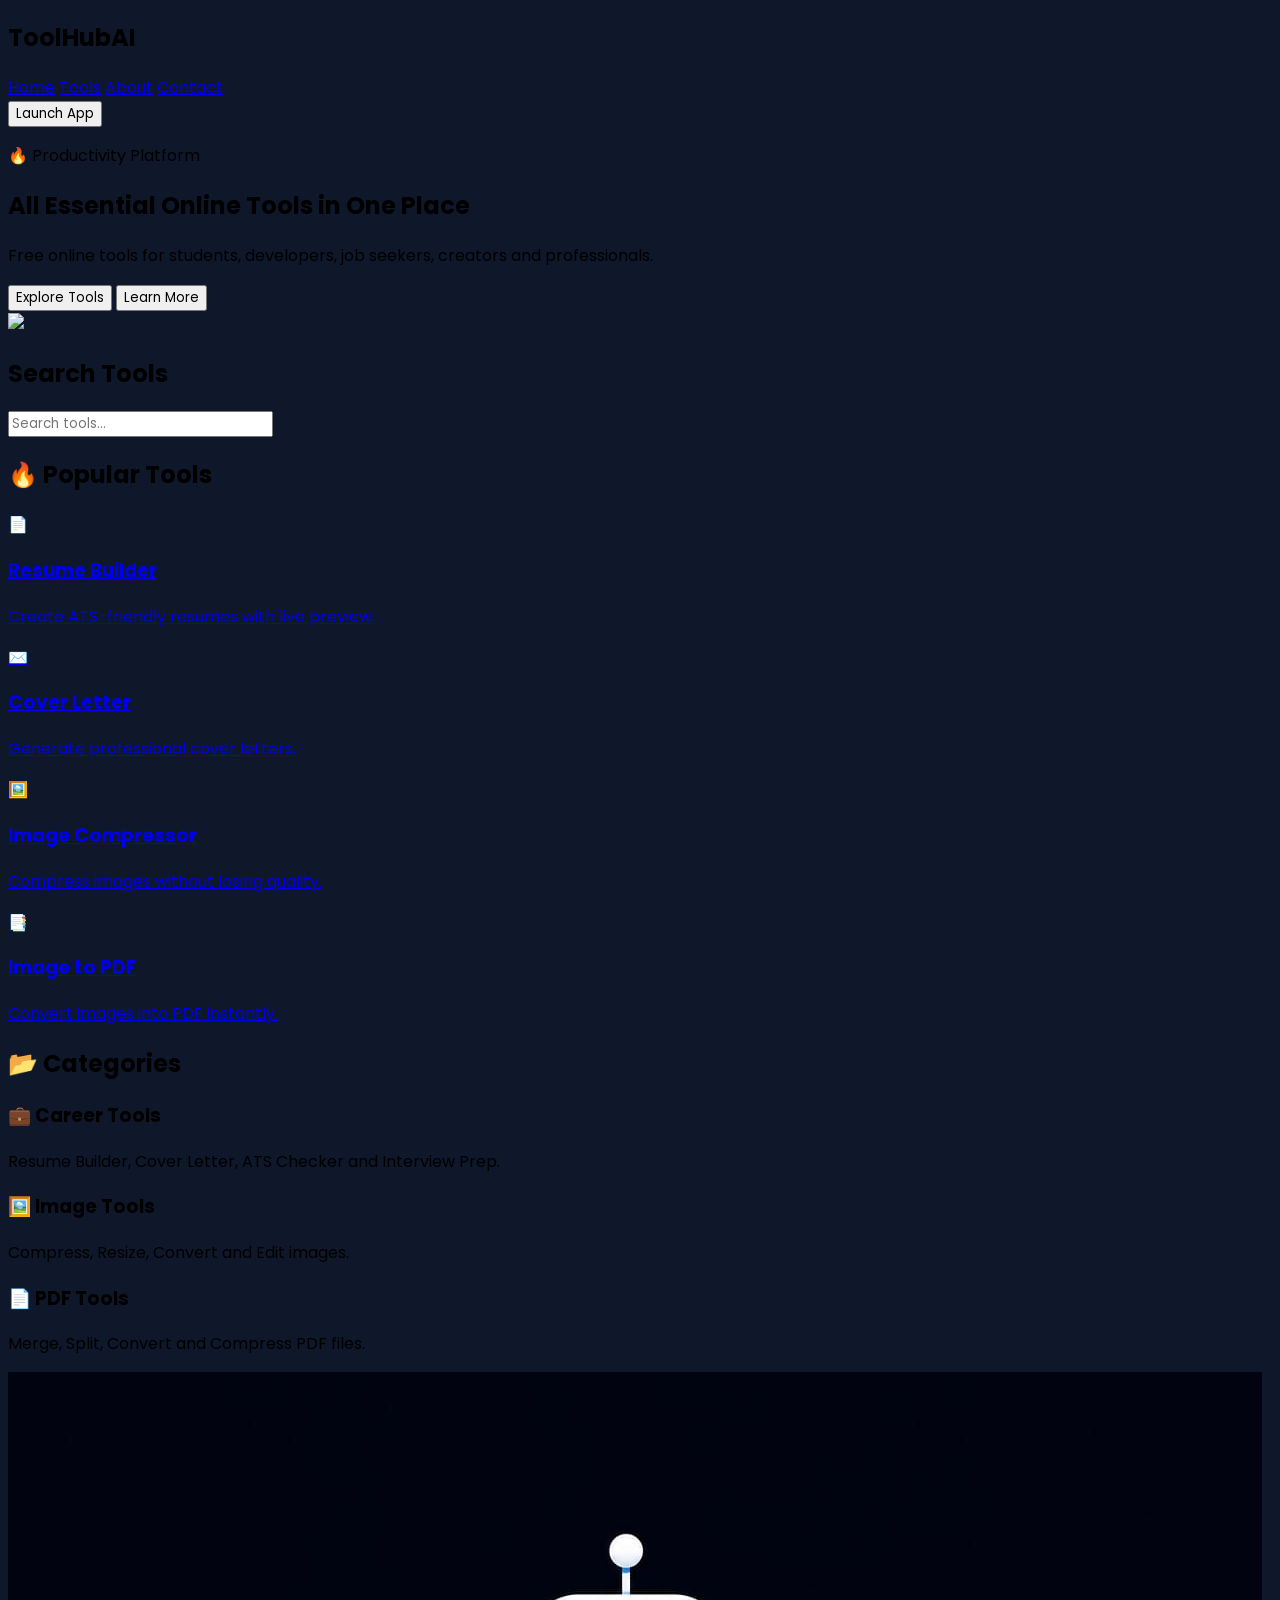
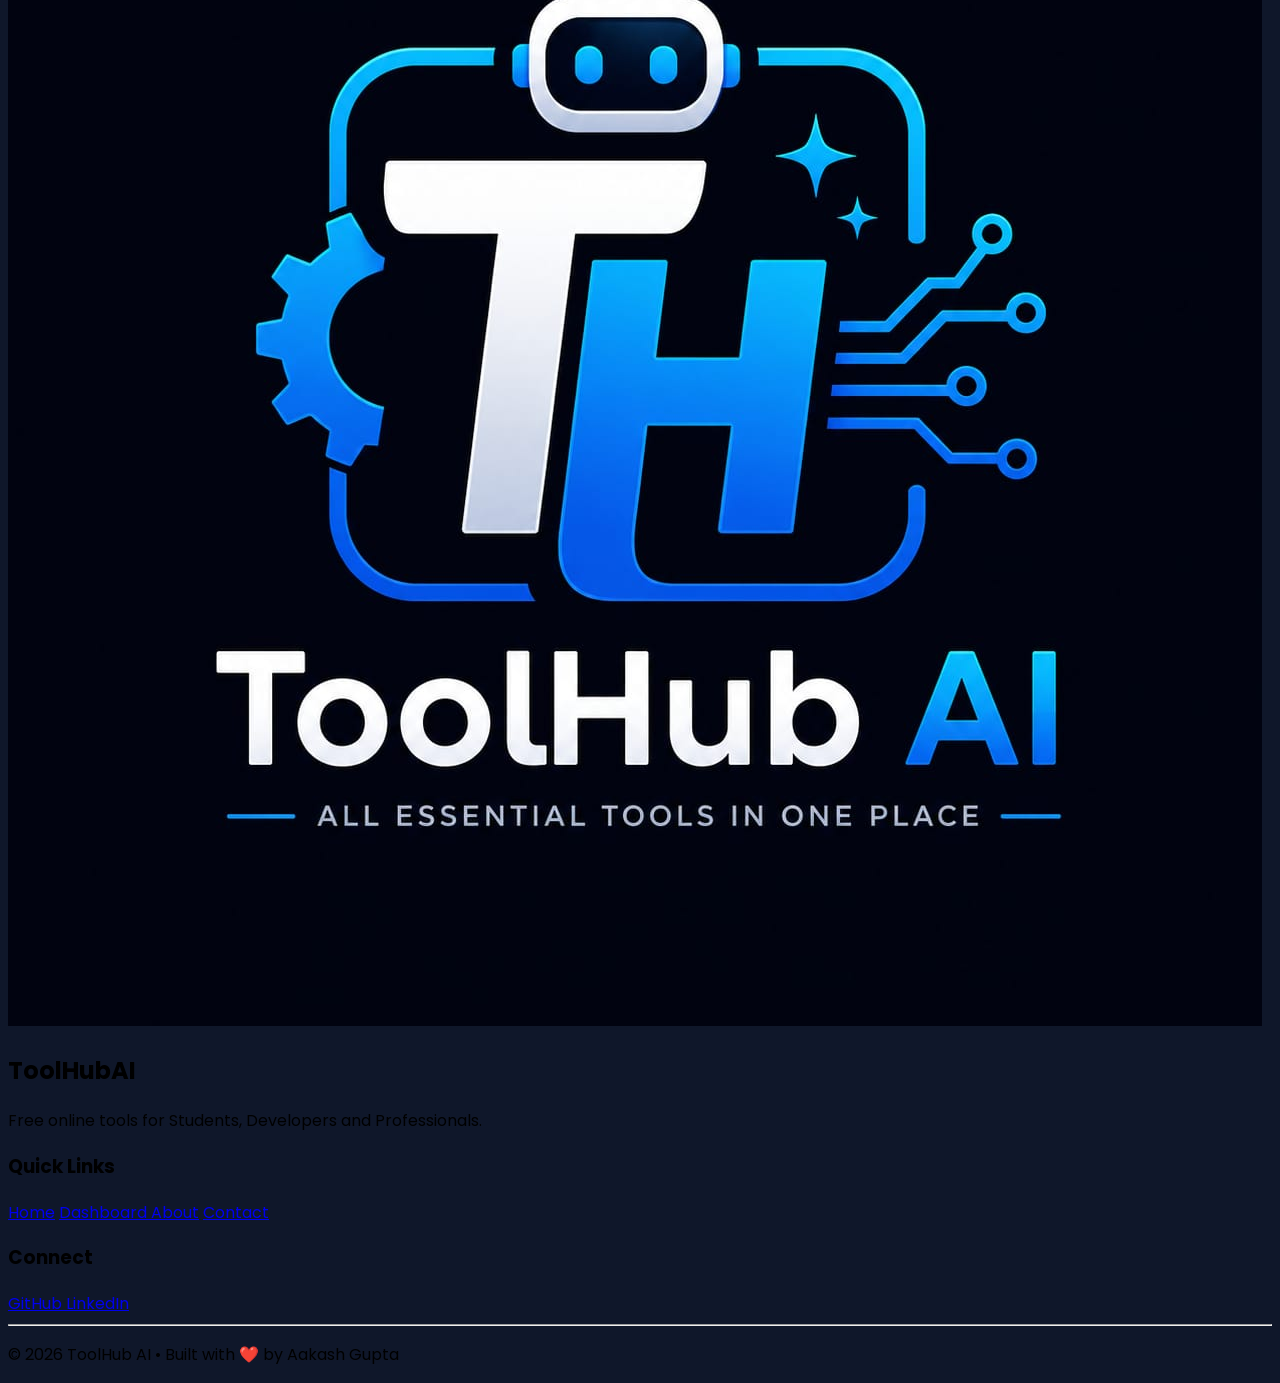
==== index.html @ 0e3d633b "Added SEO, robots.txt and sitemap" ====
<!DOCTYPE html>
<html lang="en">

<head>
    <meta charset="UTF-8">
    <meta name="viewport" content="width=device-width, initial-scale=1.0">

    <title>ToolHub AI - Free Online Tools for Students & Developers</title>
    <meta name="description"
        content="ToolHub AI provides free online tools like Resume Builder, Password Generator, Calculator and more for students, developers and professionals.">
    <link rel="icon" type="image/png" href="assets/logo.png">

    <meta name="keywords"
        content="ToolHub AI, Resume Builder, Password Generator, Image Compressor, Cover Letter Generator, Free Online Tools">

    <meta name="author" content="Aakash Gupta">

    <meta name="robots" content="index, follow">

    <meta property="og:title" content="ToolHub AI - Free Online Tools">

    <meta property="og:description" content="Free online tools for students, developers and professionals.">

    <meta property="og:image" content="https://tool-hub-ai.vercel.app/assets/logo.png">

    <meta property="og:url" content="https://tool-hub-ai.vercel.app/">

    <meta property="og:type" content="website">

    <script src="https://cdn.tailwindcss.com"></script>

    <link rel="preconnect" href="https://fonts.googleapis.com">
    <link rel="preconnect" href="https://fonts.gstatic.com" crossorigin>

    <link href="https://fonts.googleapis.com/css2?family=Poppins:wght@300;400;500;600;700&display=swap"
        rel="stylesheet">

    <link rel="stylesheet" href="https://cdnjs.cloudflare.com/ajax/libs/font-awesome/6.6.0/css/all.min.css">

    <style>
        * {
            font-family: 'Poppins', sans-serif;
            scroll-behavior: smooth;
        }

        body {
            background: #0f172a;
        }
    </style>
</head>

<body class="text-white">

    <!-- ================= NAVBAR ================= -->

    <nav class="fixed top-0 left-0 w-full bg-slate-900/80 backdrop-blur-lg border-b border-slate-700 z-50">
        <div class="max-w-7xl mx-auto flex justify-between items-center px-6 py-4">
            <h1 class="text-2xl font-bold text-blue-500">
                ToolHub<span class="text-white">AI</span>
            </h1>

            <div class="hidden md:flex gap-8">
                <a href="#" class="hover:text-blue-400">Home</a>
                <a href="dashboard.html" class="hover:text-blue-400">Tools</a>
                <a href="#">About</a>
                <a href="#">Contact</a>
            </div>

            <a href="dashboard.html">
                <button class="bg-blue-600 hover:bg-blue-700 px-5 py-2 rounded-xl">
                    Launch App
                </button>
            </a>
        </div>
    </nav>

    <!-- ================= HERO ================= -->

    <section class="pt-40 pb-24">
        <div class="max-w-7xl mx-auto px-6">
            <div class="grid md:grid-cols-2 gap-16 items-center">

                <!-- LEFT -->

                <div>
                    <p class="text-blue-400 font-semibold">
                        🔥 Productivity Platform
                    </p>

                    <h1 class="text-5xl font-bold mt-4 leading-tight">
                        All Essential Online Tools
                        in
                        <span class="text-blue-500">
                            One Place
                        </span>
                    </h1>

                    <p class="text-gray-400 mt-8 text-lg leading-8">
                        Free online tools for students,
                        developers,
                        job seekers,
                        creators
                        and professionals.
                    </p>

                    <div class="flex gap-5 mt-10">
                        <a href="dashboard.html">
                            <button class="bg-blue-600 hover:bg-blue-700 px-7 py-3 rounded-xl text-lg">
                                Explore Tools
                            </button>
                        </a>

                        <a href="#popular-tools">
                            <button
                                class="border border-slate-600 hover:border-blue-500 hover:text-blue-400 px-7 py-3 rounded-xl">
                                Learn More
                            </button>
                        </a>
                    </div>
                </div>

                <!-- RIGHT -->

                <div>
                    <img src="https://illustrations.popsy.co/blue/web-design.svg" class="w-full">
                </div>
            </div>
        </div>
    </section>

    <!-- ================= SEARCH ================= -->

    <section class="pb-24">
        <div class="max-w-4xl mx-auto px-6">
            <div class="bg-slate-800 rounded-2xl p-8">
                <h2 class="text-3xl font-bold text-center">
                    Search Tools
                </h2>

                <div class="mt-8">
                    <input type="text" placeholder="Search tools..."
                        class="w-full p-4 rounded-xl bg-slate-900 border border-slate-700 outline-none">
                </div>
            </div>
        </div>
    </section>

    <!-- ================= POPULAR TOOLS ================= -->

    <section id="popular-tools" class="py-20">
        <div class="max-w-7xl mx-auto px-6">
            <h2 class="text-4xl font-bold text-center mb-14">
                🔥 Popular Tools
            </h2>
            <div class="grid md:grid-cols-2 lg:grid-cols-4 gap-8">

                <!-- Resume Builder -->

                <a href="tools/resume-builder/index.html">
                    <div class="bg-slate-800 p-6 rounded-2xl hover:bg-slate-700 transition duration-300">
                        <div class="text-5xl">📄</div>
                        <h3 class="text-xl font-semibold mt-5">Resume Builder</h3>

                        <p class="text-gray-400 mt-3">
                            Create ATS-friendly resumes with live preview.
                        </p>
                    </div>
                </a>

                <!-- Cover Letter -->

                <a href="tools/cover-letter/index.html">
                    <div class="bg-slate-800 p-6 rounded-2xl hover:bg-slate-700 transition duration-300">
                        <div class="text-5xl">✉️</div>
                        <h3 class="text-xl font-semibold mt-5">Cover Letter</h3>

                        <p class="text-gray-400 mt-3">Generate professional cover letters.</p>
                    </div>
                </a>

                <!-- Image Compressor -->

                <a href="tools/image-compressor/index.html">
                    <div class="bg-slate-800 p-6 rounded-2xl hover:bg-slate-700 transition duration-300">
                        <div class="text-5xl">🖼️</div>
                        <h3 class="text-xl font-semibold mt-5">Image Compressor</h3>

                        <p class="text-gray-400 mt-3">
                            Compress images without losing quality.
                        </p>
                    </div>
                </a>

                <!-- Image to PDF -->

                <a href="tools/image-to-pdf/index.html">

                    <div class="bg-slate-800 p-6 rounded-2xl hover:bg-slate-700 transition duration-300">
                        <div class="text-5xl">📑</div>
                        <h3 class="text-xl font-semibold mt-5">Image to PDF</h3>
                        <p class="text-gray-400 mt-3">Convert images into PDF instantly.</p>
                    </div>
                </a>
            </div>
        </div>
    </section>

    <!-- ================= CATEGORIES ================= -->

    <section class="py-20 bg-slate-900">
        <div class="max-w-7xl mx-auto px-6">
            <h2 class="text-4xl font-bold text-center mb-14">📂 Categories</h2>
            <div class="grid md:grid-cols-3 gap-8">
                <div class="bg-slate-800 rounded-2xl p-8">
                    <h3 class="text-2xl font-bold">💼 Career Tools</h3>
                    <p class="text-gray-400 mt-4">
                        Resume Builder, Cover Letter, ATS Checker and Interview Prep.
                    </p>
                </div>
                <div class="bg-slate-800 rounded-2xl p-8">
                    <h3 class="text-2xl font-bold">🖼️ Image Tools</h3>
                    <p class="text-gray-400 mt-4">Compress, Resize, Convert and Edit images.</p>
                </div>

                <div class="bg-slate-800 rounded-2xl p-8">
                    <h3 class="text-2xl font-bold">📄 PDF Tools</h3>
                    <p class="text-gray-400 mt-4">Merge, Split, Convert and Compress PDF files.</p>
                </div>
            </div>
        </div>
    </section>

    <footer class="bg-slate-900 border-t border-slate-700 mt-20">
        <div class="max-w-7xl mx-auto px-6 py-10">
            <div class="grid md:grid-cols-3 gap-10">

                <!-- Logo -->

                <div>
                    <div class="flex items-center gap-3">
                        <img src="assets/logo.png" class="w-12 h-12 rounded-xl">
                        <h2 class="text-2xl font-bold text-blue-500">
                            ToolHub<span class="text-white">AI</span>
                        </h2>
                    </div>

                    <p class="text-gray-400 mt-4">Free online tools for Students,
                        Developers and Professionals.
                    </p>
                </div>

                <!-- Quick Links -->

                <div>
                    <h3 class="text-xl font-semibold mb-4">Quick Links</h3>
                    <div class="flex flex-col gap-2">
                        <a href="index.html" class="text-gray-400 hover:text-blue-400">Home</a>
                        <a href="dashboard.html" class="text-gray-400 hover:text-blue-400">
                            Dashboard
                        </a>
                        <a href="about.html" class="text-gray-400 hover:text-blue-400">About</a>
                        <a href="contact.html" class="text-gray-400 hover:text-blue-400">
                            Contact
                        </a>
                    </div>
                </div>

                <!-- Social -->

                <div>

                    <h3 class="text-xl font-semibold mb-4">

                        Connect

                    </h3>

                    <div class="flex flex-col gap-2">

                        <a href="https://github.com/Aakash-1114" target="_blank"
                            class="text-gray-400 hover:text-blue-400">
                            GitHub
                        </a>

                        <a href="#" class="text-gray-400 hover:text-blue-400">
                            LinkedIn
                        </a>
                    </div>
                </div>
            </div>

            <hr class="border-slate-700 my-8">

            <p class="text-center text-gray-500">
                © 2026 ToolHub AI • Built with ❤️ by Aakash Gupta
            </p>

        </div>
    </footer>
</body>

</html>
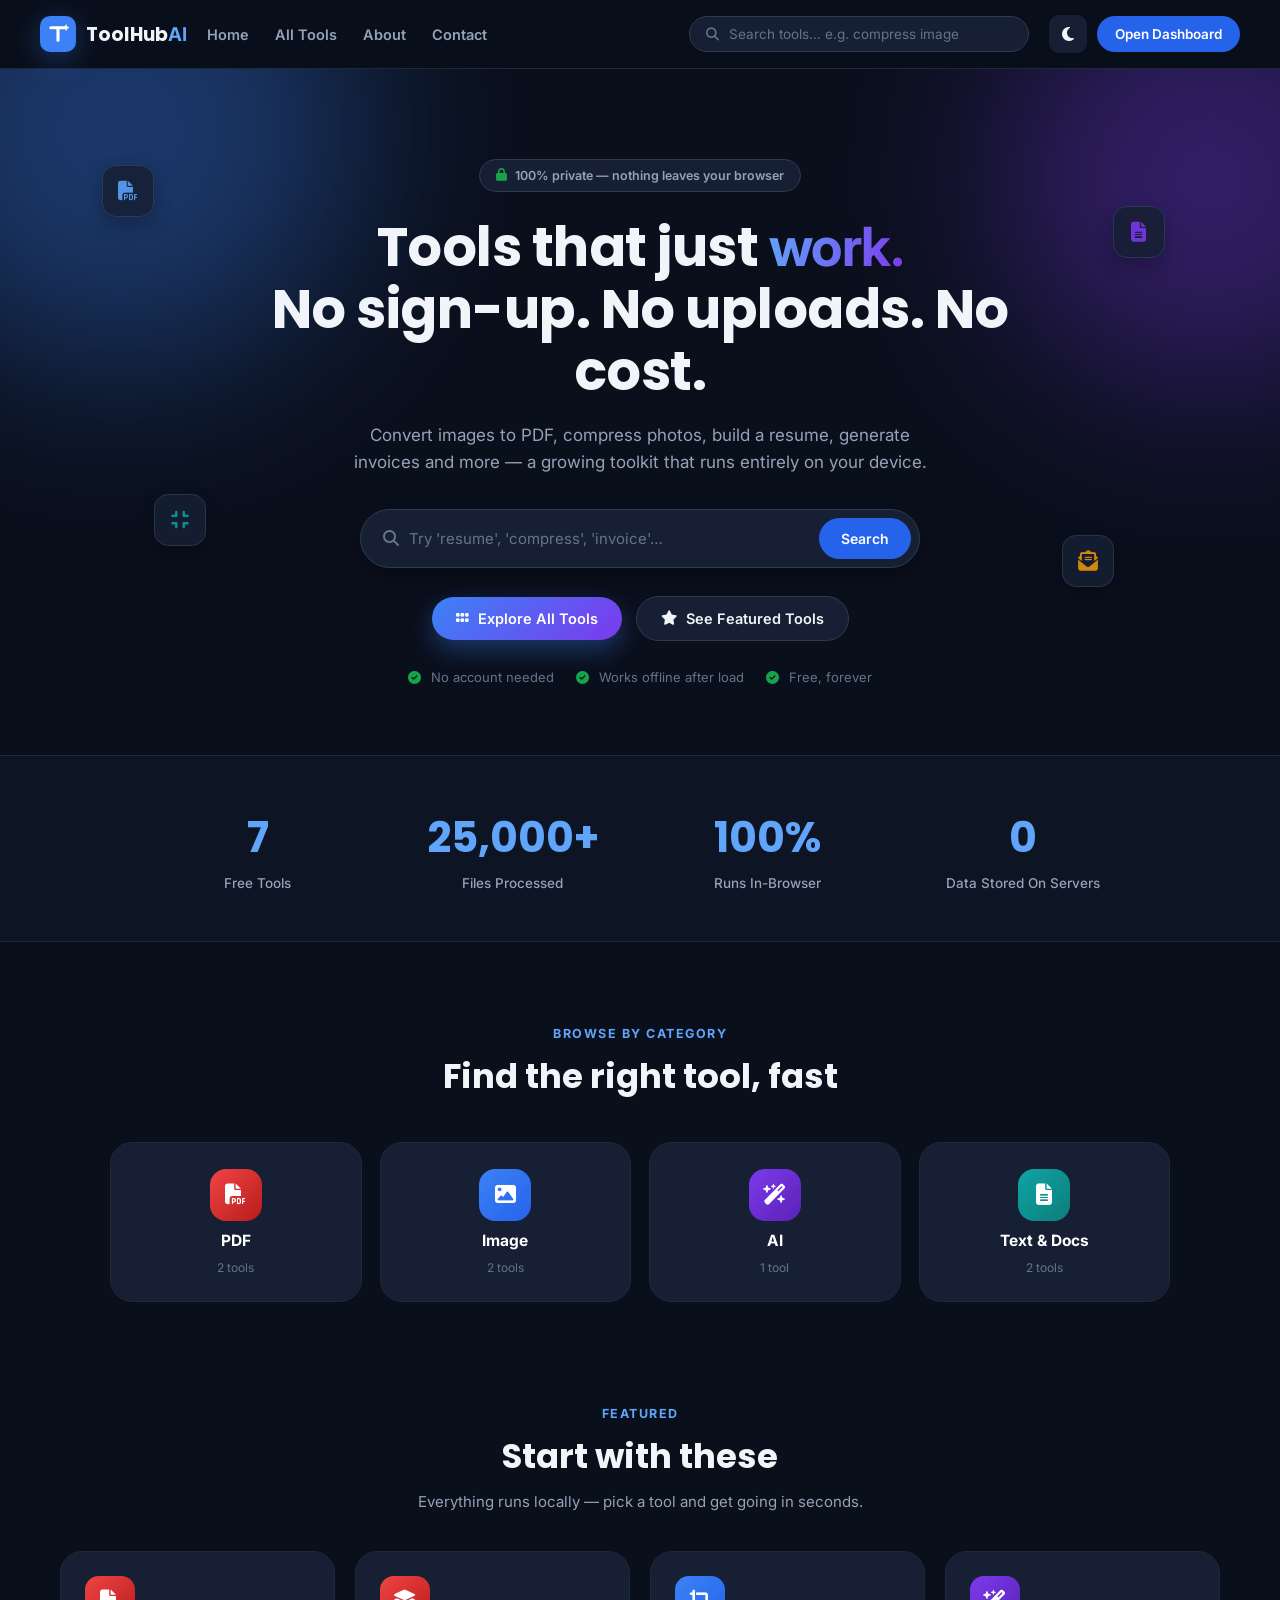
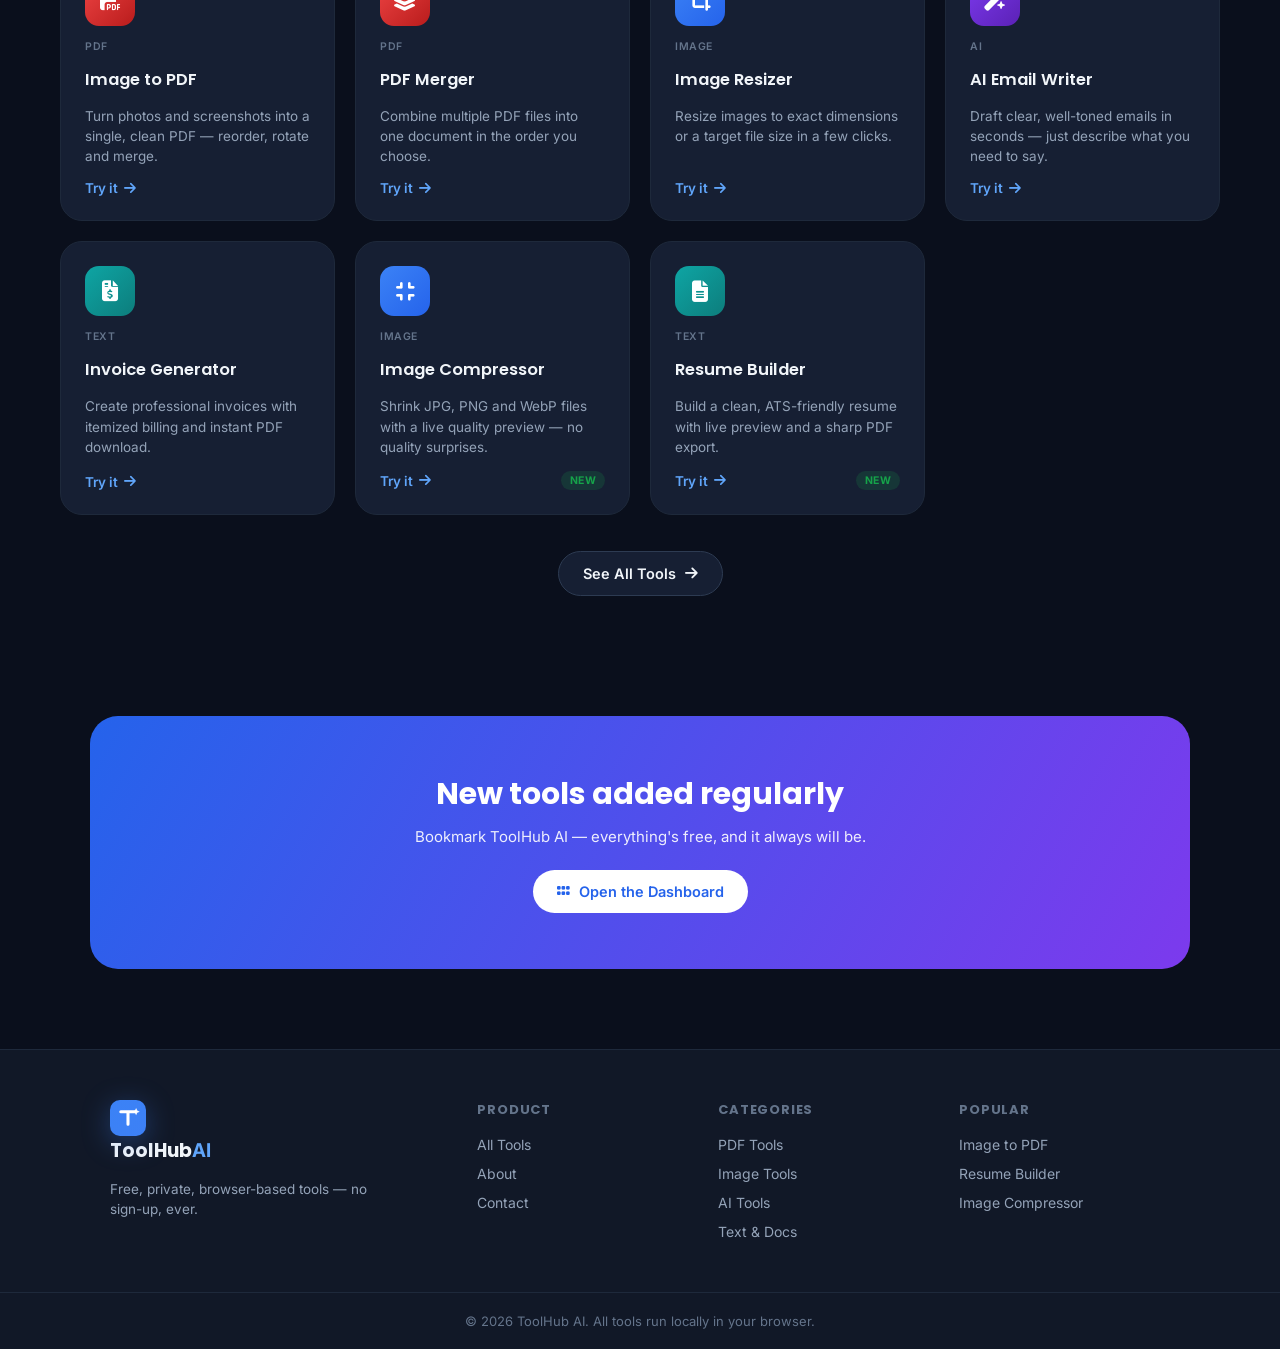
==== commit f20e32e1: "updated all tools, homepage, dashboard, branding and SEO updates" ====
--- a/index.html
+++ b/index.html
@@ -1,302 +1,312 @@
 <!DOCTYPE html>
 <html lang="en">
-
 <head>
-    <meta charset="UTF-8">
-    <meta name="viewport" content="width=device-width, initial-scale=1.0">
-
-    <title>ToolHub AI - Free Online Tools for Students & Developers</title>
-    <meta name="description"
-        content="ToolHub AI provides free online tools like Resume Builder, Password Generator, Calculator and more for students, developers and professionals.">
-    <link rel="icon" type="image/png" href="assets/logo.png">
-
-    <meta name="keywords"
-        content="ToolHub AI, Resume Builder, Password Generator, Image Compressor, Cover Letter Generator, Free Online Tools">
-
-    <meta name="author" content="Aakash Gupta">
-
-    <meta name="robots" content="index, follow">
-
-    <meta property="og:title" content="ToolHub AI - Free Online Tools">
-
-    <meta property="og:description" content="Free online tools for students, developers and professionals.">
-
-    <meta property="og:image" content="https://tool-hub-ai.vercel.app/assets/logo.png">
-
-    <meta property="og:url" content="https://tool-hub-ai.vercel.app/">
-
-    <meta property="og:type" content="website">
-
-    <script src="https://cdn.tailwindcss.com"></script>
-
-    <link rel="preconnect" href="https://fonts.googleapis.com">
-    <link rel="preconnect" href="https://fonts.gstatic.com" crossorigin>
-
-    <link href="https://fonts.googleapis.com/css2?family=Poppins:wght@300;400;500;600;700&display=swap"
-        rel="stylesheet">
-
-    <link rel="stylesheet" href="https://cdnjs.cloudflare.com/ajax/libs/font-awesome/6.6.0/css/all.min.css">
-
-    <style>
-        * {
-            font-family: 'Poppins', sans-serif;
-            scroll-behavior: smooth;
-        }
-
-        body {
-            background: #0f172a;
-        }
-    </style>
+<meta charset="UTF-8">
+<meta name="viewport" content="width=device-width, initial-scale=1.0, viewport-fit=cover">
+<title>ToolHub AI — Free Online Tools That Respect Your Privacy</title>
+<link rel="canonical" href="https://tool-hub-ai.vercel.app/">
+<meta name="description" content="Free, fast, browser-based tools for PDFs, images, documents and more. No sign-up, no uploads to a server — everything runs right in your browser.">
+<meta name="theme-color" content="#0b1220">
+
+<!-- Open Graph -->
+<meta property="og:type" content="website">
+<meta property="og:title" content="ToolHub AI — Free Online Tools That Respect Your Privacy">
+<meta property="og:description" content="Convert, compress, build and generate — a growing toolkit of free browser-based utilities. Nothing you upload ever leaves your device.">
+<meta property="og:url" content="https://tool-hub-ai.vercel.app/">
+<meta property="og:image" content="https://tool-hub-ai.vercel.app/assets/og-image.png">
+<meta property="og:image:width" content="1200">
+<meta property="og:image:height" content="630">
+<meta property="og:locale" content="en_US">
+<meta name="twitter:card" content="summary_large_image">
+<meta name="twitter:title" content="ToolHub AI — Free Online Tools That Respect Your Privacy">
+<meta name="twitter:description" content="Free, fast, browser-based tools for PDFs, images, documents and more. No sign-up, no uploads to a server.">
+<meta name="twitter:image" content="https://tool-hub-ai.vercel.app/assets/og-image.png">
+<meta property="og:site_name" content="ToolHub AI">
+
+<link rel="icon" href="data:image/svg+xml,%3Csvg xmlns='http://www.w3.org/2000/svg' viewBox='0 0 40 40'%3E%3Crect width='40' height='40' rx='11' fill='%232563eb'/%3E%3Cpath d='M12 13h16M20 13v14' stroke='white' stroke-width='3.6' stroke-linecap='round'/%3E%3Cpath d='M29 9l1.3 2.7L33 13l-2.7 1.3L29 17l-1.3-2.7L25 13l2.7-1.3z' fill='white'/%3E%3C/svg%3E">
+
+<link rel="preconnect" href="https://fonts.googleapis.com">
+<link rel="preconnect" href="https://fonts.gstatic.com" crossorigin>
+<link href="https://fonts.googleapis.com/css2?family=Inter:wght@400;500;600;700&family=Poppins:wght@600;700;800&display=swap" rel="stylesheet">
+<link rel="preconnect" href="https://cdnjs.cloudflare.com" crossorigin>
+<link rel="stylesheet" href="https://cdnjs.cloudflare.com/ajax/libs/font-awesome/6.7.2/css/all.min.css">
+<link rel="stylesheet" href="css/style.css">
+
+<!-- Structured data -->
+<script type="application/ld+json">
+{
+  "@context": "https://schema.org",
+  "@type": "WebSite",
+  "name": "ToolHub AI",
+  "url": "https://tool-hub-ai.vercel.app/",
+  "description": "Free, fast, browser-based tools for PDFs, images and documents. No sign-up required.",
+  "potentialAction": {
+    "@type": "SearchAction",
+    "target": "https://tool-hub-ai.vercel.app/dashboard.html?q={search_term_string}",
+    "query-input": "required name=search_term_string"
+  }
+}
+</script>
+<script type="application/ld+json">
+{
+  "@context": "https://schema.org",
+  "@type": "Organization",
+  "name": "ToolHub AI",
+  "url": "https://tool-hub-ai.vercel.app/",
+  "logo": "https://tool-hub-ai.vercel.app/assets/logo.png",
+  "description": "Free, browser-based tools for PDFs, images and documents. No sign-up, nothing uploaded to a server."
+}
+</script>
 </head>
 
-<body class="text-white">
-
-    <!-- ================= NAVBAR ================= -->
-
-    <nav class="fixed top-0 left-0 w-full bg-slate-900/80 backdrop-blur-lg border-b border-slate-700 z-50">
-        <div class="max-w-7xl mx-auto flex justify-between items-center px-6 py-4">
-            <h1 class="text-2xl font-bold text-blue-500">
-                ToolHub<span class="text-white">AI</span>
-            </h1>
-
-            <div class="hidden md:flex gap-8">
-                <a href="#" class="hover:text-blue-400">Home</a>
-                <a href="dashboard.html" class="hover:text-blue-400">Tools</a>
-                <a href="#">About</a>
-                <a href="#">Contact</a>
-            </div>
-
-            <a href="dashboard.html">
-                <button class="bg-blue-600 hover:bg-blue-700 px-5 py-2 rounded-xl">
-                    Launch App
-                </button>
+<body>
+
+<div class="page-loader" id="pageLoader">
+    <svg class="loader-mark" viewBox="0 0 40 40" xmlns="http://www.w3.org/2000/svg">
+        <defs><linearGradient id="loaderGrad" x1="0" y1="0" x2="40" y2="40">
+            <stop offset="0" stop-color="#3b82f6"/><stop offset="1" stop-color="#7c3aed"/>
+        </linearGradient></defs>
+        <rect width="40" height="40" rx="11" fill="url(#loaderGrad)"/>
+        <path d="M12 13h16M20 13v14" stroke="white" stroke-width="3.4" stroke-linecap="round"/>
+        <path d="M29 9l1.3 2.7L33 13l-2.7 1.3L29 17l-1.3-2.7L25 13l2.7-1.3z" fill="white" opacity="0.95"/>
+    </svg>
+</div>
+
+
+<!-- NAVBAR -->
+<header class="navbar" id="navbar">
+    <div class="nav-inner">
+
+        <a href="/" class="logo">
+            <span class="logo-mark"><svg viewBox="0 0 40 40" xmlns="http://www.w3.org/2000/svg">
+                <defs><linearGradient id="logoGradNav" x1="0" y1="0" x2="40" y2="40">
+                    <stop offset="0" stop-color="#3b82f6"/><stop offset="1" stop-color="#7c3aed"/>
+                </linearGradient></defs>
+                <rect width="40" height="40" rx="11" fill="url(#logoGradNav)"/>
+                <path d="M12 13h16M20 13v14" stroke="white" stroke-width="3.4" stroke-linecap="round"/>
+                <path d="M29 9l1.3 2.7L33 13l-2.7 1.3L29 17l-1.3-2.7L25 13l2.7-1.3z" fill="white" opacity="0.95"/>
+            </svg></span>
+            <span class="logo-text">ToolHub<span class="accent">AI</span></span>
+        </a>
+
+        <nav class="nav-links" id="navLinks">
+            <a href="/">Home</a>
+            <a href="/dashboard.html">All Tools</a>
+            <a href="/about.html">About</a>
+            <a href="/contact.html">Contact</a>
+        </nav>
+
+        <div class="nav-search">
+            <i class="fa-solid fa-magnifying-glass"></i>
+            <input type="text" id="navSearchInput" placeholder="Search tools… e.g. compress image">
+        </div>
+
+        <div class="nav-actions">
+            <button type="button" id="themeBtn" title="Toggle theme" aria-label="Toggle theme">
+                <i class="fa-solid fa-moon"></i>
+            </button>
+            <a href="/dashboard.html" class="nav-cta">Open Dashboard</a>
+            <button type="button" class="menu-btn" id="menuBtn" aria-label="Menu">
+                <i class="fa-solid fa-bars"></i>
+            </button>
+        </div>
+
+    </div>
+
+    <!-- mobile menu -->
+    <div class="mobile-menu" id="mobileMenu">
+        <div class="nav-search mobile-only">
+            <i class="fa-solid fa-magnifying-glass"></i>
+            <input type="text" id="navSearchInputMobile" placeholder="Search tools…">
+        </div>
+        <a href="/">Home</a>
+        <a href="/dashboard.html">All Tools</a>
+        <a href="/about.html">About</a>
+        <a href="/contact.html">Contact</a>
+    </div>
+</header>
+
+<main>
+
+    <!-- HERO -->
+    <section class="hero">
+
+        <div class="hero-glow glow-1"></div>
+        <div class="hero-glow glow-2"></div>
+
+        <div class="hero-inner">
+
+            <span class="hero-badge"><i class="fa-solid fa-lock"></i> 100% private — nothing leaves your browser</span>
+
+            <h1>Tools that just <span class="accent-text">work.</span><br>No sign-up. No uploads. No cost.</h1>
+
+            <p class="hero-sub">
+                Convert images to PDF, compress photos, build a resume, generate invoices and more —
+                a growing toolkit that runs entirely on your device.
+            </p>
+
+            <div class="hero-search">
+                <i class="fa-solid fa-magnifying-glass"></i>
+                <input type="text" id="heroSearchInput" placeholder="Try 'resume', 'compress', 'invoice'…">
+                <button type="button" id="heroSearchBtn">Search</button>
+            </div>
+
+            <div class="hero-ctas">
+                <a href="/dashboard.html" class="btn-primary"><i class="fa-solid fa-grip"></i> Explore All Tools</a>
+                <a href="#featured" class="btn-secondary"><i class="fa-solid fa-star"></i> See Featured Tools</a>
+            </div>
+
+            <div class="hero-trust">
+                <span><i class="fa-solid fa-circle-check"></i> No account needed</span>
+                <span><i class="fa-solid fa-circle-check"></i> Works offline after load</span>
+                <span><i class="fa-solid fa-circle-check"></i> Free, forever</span>
+            </div>
+
+        </div>
+
+        <div class="hero-orbits" aria-hidden="true">
+            <div class="orbit-icon i1"><i class="fa-solid fa-file-pdf"></i></div>
+            <div class="orbit-icon i2"><i class="fa-solid fa-compress"></i></div>
+            <div class="orbit-icon i3"><i class="fa-solid fa-file-lines"></i></div>
+            <div class="orbit-icon i4"><i class="fa-solid fa-envelope-open-text"></i></div>
+            <div class="orbit-icon i5"><i class="fa-solid fa-file-invoice-dollar"></i></div>
+            <div class="orbit-icon i6"><i class="fa-solid fa-crop-simple"></i></div>
+        </div>
+
+    </section>
+
+    <!-- STATS -->
+    <section class="stats-section reveal">
+        <div class="stats-inner">
+            <div class="stat-box">
+                <div class="stat-number" data-count="7">0</div>
+                <div class="stat-label">Free Tools</div>
+            </div>
+            <div class="stat-box">
+                <div class="stat-number" data-count="25000" data-suffix="+">0</div>
+                <div class="stat-label">Files Processed</div>
+            </div>
+            <div class="stat-box">
+                <div class="stat-number" data-count="100" data-suffix="%">0</div>
+                <div class="stat-label">Runs In-Browser</div>
+            </div>
+            <div class="stat-box">
+                <div class="stat-number" data-count="0">0</div>
+                <div class="stat-label">Data Stored On Servers</div>
+            </div>
+        </div>
+    </section>
+
+    <!-- CATEGORIES -->
+    <section class="categories-section reveal">
+        <div class="section-head">
+            <span class="eyebrow">Browse by category</span>
+            <h2>Find the right tool, fast</h2>
+        </div>
+
+        <div class="category-grid" id="categoryGrid">
+            <button type="button" class="category-card" data-category="pdf">
+                <span class="cat-icon cat-pdf"><i class="fa-solid fa-file-pdf"></i></span>
+                <span class="cat-name">PDF</span>
+                <span class="cat-count">2 tools</span>
+            </button>
+            <button type="button" class="category-card" data-category="image">
+                <span class="cat-icon cat-image"><i class="fa-solid fa-image"></i></span>
+                <span class="cat-name">Image</span>
+                <span class="cat-count">2 tools</span>
+            </button>
+            <button type="button" class="category-card" data-category="ai">
+                <span class="cat-icon cat-ai"><i class="fa-solid fa-wand-magic-sparkles"></i></span>
+                <span class="cat-name">AI</span>
+                <span class="cat-count">1 tool</span>
+            </button>
+            <button type="button" class="category-card" data-category="text">
+                <span class="cat-icon cat-text"><i class="fa-solid fa-file-lines"></i></span>
+                <span class="cat-name">Text &amp; Docs</span>
+                <span class="cat-count">2 tools</span>
+            </button>
+        </div>
+    </section>
+
+    <!-- FEATURED TOOLS -->
+    <section class="featured-section reveal" id="featured">
+        <div class="section-head">
+            <span class="eyebrow">Featured</span>
+            <h2>Start with these</h2>
+            <p>Everything runs locally — pick a tool and get going in seconds.</p>
+        </div>
+
+        <div class="tools-grid" id="toolsGrid"><!-- populated by script.js --></div>
+
+        <p class="no-results" id="noResults" style="display:none;">No tools match your search — try a different keyword.</p>
+
+        <div class="see-all-wrap">
+            <a href="/dashboard.html" class="btn-secondary">See All Tools <i class="fa-solid fa-arrow-right"></i></a>
+        </div>
+    </section>
+
+    <!-- CTA BAND -->
+    <section class="cta-band reveal">
+        <div class="cta-band-inner">
+            <h2>New tools added regularly</h2>
+            <p>Bookmark ToolHub AI — everything's free, and it always will be.</p>
+            <a href="/dashboard.html" class="btn-primary light"><i class="fa-solid fa-grip"></i> Open the Dashboard</a>
+        </div>
+    </section>
+
+</main>
+
+<!-- FOOTER -->
+<footer class="site-footer">
+    <div class="footer-inner">
+
+        <div class="footer-col footer-brand">
+            <a href="/" class="logo">
+                <span class="logo-mark"><svg viewBox="0 0 40 40" xmlns="http://www.w3.org/2000/svg">
+                <defs><linearGradient id="logoGradFooter" x1="0" y1="0" x2="40" y2="40">
+                    <stop offset="0" stop-color="#3b82f6"/><stop offset="1" stop-color="#7c3aed"/>
+                </linearGradient></defs>
+                <rect width="40" height="40" rx="11" fill="url(#logoGradFooter)"/>
+                <path d="M12 13h16M20 13v14" stroke="white" stroke-width="3.4" stroke-linecap="round"/>
+                <path d="M29 9l1.3 2.7L33 13l-2.7 1.3L29 17l-1.3-2.7L25 13l2.7-1.3z" fill="white" opacity="0.95"/>
+            </svg></span>
+                <span class="logo-text">ToolHub<span class="accent">AI</span></span>
             </a>
-        </div>
-    </nav>
-
-    <!-- ================= HERO ================= -->
-
-    <section class="pt-40 pb-24">
-        <div class="max-w-7xl mx-auto px-6">
-            <div class="grid md:grid-cols-2 gap-16 items-center">
-
-                <!-- LEFT -->
-
-                <div>
-                    <p class="text-blue-400 font-semibold">
-                        🔥 Productivity Platform
-                    </p>
-
-                    <h1 class="text-5xl font-bold mt-4 leading-tight">
-                        All Essential Online Tools
-                        in
-                        <span class="text-blue-500">
-                            One Place
-                        </span>
-                    </h1>
-
-                    <p class="text-gray-400 mt-8 text-lg leading-8">
-                        Free online tools for students,
-                        developers,
-                        job seekers,
-                        creators
-                        and professionals.
-                    </p>
-
-                    <div class="flex gap-5 mt-10">
-                        <a href="dashboard.html">
-                            <button class="bg-blue-600 hover:bg-blue-700 px-7 py-3 rounded-xl text-lg">
-                                Explore Tools
-                            </button>
-                        </a>
-
-                        <a href="#popular-tools">
-                            <button
-                                class="border border-slate-600 hover:border-blue-500 hover:text-blue-400 px-7 py-3 rounded-xl">
-                                Learn More
-                            </button>
-                        </a>
-                    </div>
-                </div>
-
-                <!-- RIGHT -->
-
-                <div>
-                    <img src="https://illustrations.popsy.co/blue/web-design.svg" class="w-full">
-                </div>
-            </div>
-        </div>
-    </section>
-
-    <!-- ================= SEARCH ================= -->
-
-    <section class="pb-24">
-        <div class="max-w-4xl mx-auto px-6">
-            <div class="bg-slate-800 rounded-2xl p-8">
-                <h2 class="text-3xl font-bold text-center">
-                    Search Tools
-                </h2>
-
-                <div class="mt-8">
-                    <input type="text" placeholder="Search tools..."
-                        class="w-full p-4 rounded-xl bg-slate-900 border border-slate-700 outline-none">
-                </div>
-            </div>
-        </div>
-    </section>
-
-    <!-- ================= POPULAR TOOLS ================= -->
-
-    <section id="popular-tools" class="py-20">
-        <div class="max-w-7xl mx-auto px-6">
-            <h2 class="text-4xl font-bold text-center mb-14">
-                🔥 Popular Tools
-            </h2>
-            <div class="grid md:grid-cols-2 lg:grid-cols-4 gap-8">
-
-                <!-- Resume Builder -->
-
-                <a href="tools/resume-builder/index.html">
-                    <div class="bg-slate-800 p-6 rounded-2xl hover:bg-slate-700 transition duration-300">
-                        <div class="text-5xl">📄</div>
-                        <h3 class="text-xl font-semibold mt-5">Resume Builder</h3>
-
-                        <p class="text-gray-400 mt-3">
-                            Create ATS-friendly resumes with live preview.
-                        </p>
-                    </div>
-                </a>
-
-                <!-- Cover Letter -->
-
-                <a href="tools/cover-letter/index.html">
-                    <div class="bg-slate-800 p-6 rounded-2xl hover:bg-slate-700 transition duration-300">
-                        <div class="text-5xl">✉️</div>
-                        <h3 class="text-xl font-semibold mt-5">Cover Letter</h3>
-
-                        <p class="text-gray-400 mt-3">Generate professional cover letters.</p>
-                    </div>
-                </a>
-
-                <!-- Image Compressor -->
-
-                <a href="tools/image-compressor/index.html">
-                    <div class="bg-slate-800 p-6 rounded-2xl hover:bg-slate-700 transition duration-300">
-                        <div class="text-5xl">🖼️</div>
-                        <h3 class="text-xl font-semibold mt-5">Image Compressor</h3>
-
-                        <p class="text-gray-400 mt-3">
-                            Compress images without losing quality.
-                        </p>
-                    </div>
-                </a>
-
-                <!-- Image to PDF -->
-
-                <a href="tools/image-to-pdf/index.html">
-
-                    <div class="bg-slate-800 p-6 rounded-2xl hover:bg-slate-700 transition duration-300">
-                        <div class="text-5xl">📑</div>
-                        <h3 class="text-xl font-semibold mt-5">Image to PDF</h3>
-                        <p class="text-gray-400 mt-3">Convert images into PDF instantly.</p>
-                    </div>
-                </a>
-            </div>
-        </div>
-    </section>
-
-    <!-- ================= CATEGORIES ================= -->
-
-    <section class="py-20 bg-slate-900">
-        <div class="max-w-7xl mx-auto px-6">
-            <h2 class="text-4xl font-bold text-center mb-14">📂 Categories</h2>
-            <div class="grid md:grid-cols-3 gap-8">
-                <div class="bg-slate-800 rounded-2xl p-8">
-                    <h3 class="text-2xl font-bold">💼 Career Tools</h3>
-                    <p class="text-gray-400 mt-4">
-                        Resume Builder, Cover Letter, ATS Checker and Interview Prep.
-                    </p>
-                </div>
-                <div class="bg-slate-800 rounded-2xl p-8">
-                    <h3 class="text-2xl font-bold">🖼️ Image Tools</h3>
-                    <p class="text-gray-400 mt-4">Compress, Resize, Convert and Edit images.</p>
-                </div>
-
-                <div class="bg-slate-800 rounded-2xl p-8">
-                    <h3 class="text-2xl font-bold">📄 PDF Tools</h3>
-                    <p class="text-gray-400 mt-4">Merge, Split, Convert and Compress PDF files.</p>
-                </div>
-            </div>
-        </div>
-    </section>
-
-    <footer class="bg-slate-900 border-t border-slate-700 mt-20">
-        <div class="max-w-7xl mx-auto px-6 py-10">
-            <div class="grid md:grid-cols-3 gap-10">
-
-                <!-- Logo -->
-
-                <div>
-                    <div class="flex items-center gap-3">
-                        <img src="assets/logo.png" class="w-12 h-12 rounded-xl">
-                        <h2 class="text-2xl font-bold text-blue-500">
-                            ToolHub<span class="text-white">AI</span>
-                        </h2>
-                    </div>
-
-                    <p class="text-gray-400 mt-4">Free online tools for Students,
-                        Developers and Professionals.
-                    </p>
-                </div>
-
-                <!-- Quick Links -->
-
-                <div>
-                    <h3 class="text-xl font-semibold mb-4">Quick Links</h3>
-                    <div class="flex flex-col gap-2">
-                        <a href="index.html" class="text-gray-400 hover:text-blue-400">Home</a>
-                        <a href="dashboard.html" class="text-gray-400 hover:text-blue-400">
-                            Dashboard
-                        </a>
-                        <a href="about.html" class="text-gray-400 hover:text-blue-400">About</a>
-                        <a href="contact.html" class="text-gray-400 hover:text-blue-400">
-                            Contact
-                        </a>
-                    </div>
-                </div>
-
-                <!-- Social -->
-
-                <div>
-
-                    <h3 class="text-xl font-semibold mb-4">
-
-                        Connect
-
-                    </h3>
-
-                    <div class="flex flex-col gap-2">
-
-                        <a href="https://github.com/Aakash-1114" target="_blank"
-                            class="text-gray-400 hover:text-blue-400">
-                            GitHub
-                        </a>
-
-                        <a href="#" class="text-gray-400 hover:text-blue-400">
-                            LinkedIn
-                        </a>
-                    </div>
-                </div>
-            </div>
-
-            <hr class="border-slate-700 my-8">
-
-            <p class="text-center text-gray-500">
-                © 2026 ToolHub AI • Built with ❤️ by Aakash Gupta
-            </p>
-
-        </div>
-    </footer>
+            <p>Free, private, browser-based tools — no sign-up, ever.</p>
+        </div>
+
+        <div class="footer-col">
+            <h4>Product</h4>
+            <a href="/dashboard.html">All Tools</a>
+            <a href="/about.html">About</a>
+            <a href="/contact.html">Contact</a>
+        </div>
+
+        <div class="footer-col">
+            <h4>Categories</h4>
+            <a href="/dashboard.html?category=pdf">PDF Tools</a>
+            <a href="/dashboard.html?category=image">Image Tools</a>
+            <a href="/dashboard.html?category=ai">AI Tools</a>
+            <a href="/dashboard.html?category=text">Text &amp; Docs</a>
+        </div>
+
+        <div class="footer-col">
+            <h4>Popular</h4>
+            <a href="/tools/image-to-pdf/index.html">Image to PDF</a>
+            <a href="/tools/resume-builder/index.html">Resume Builder</a>
+            <a href="/tools/image-compressor/index.html">Image Compressor</a>
+        </div>
+
+    </div>
+
+    <div class="footer-bottom">
+        <p>© 2026 ToolHub AI. All tools run locally in your browser.</p>
+    </div>
+</footer>
+
+<script src="js/theme.js"></script>
+<script src="js/loader.js"></script>
+<script src="js/tools-data.js"></script>
+<script src="js/script.js"></script>
 </body>
-
 </html>
--- a/css/style.css
+++ b/css/style.css
@@ -0,0 +1,1150 @@
+/* ===========================
+   TOKENS
+=========================== */
+
+:root {
+    --bg: #0a0f1c;
+    --bg-alt: #0d1424;
+    --panel: #111827;
+    --card: #161f33;
+    --card-soft: #1b2540;
+    --border: #1e293b;
+    --border-light: #2d3b52;
+    --text: #f1f5f9;
+    --text-dim: #94a3b8;
+    --text-faint: #64748b;
+
+    --accent: #3b82f6;
+    --accent-dark: #2563eb;
+    --accent-light: #60a5fa;
+    --success: #16a34a;
+    --purple: #7c3aed;
+    --teal: #0ea5a4;
+    --amber: #f59e0b;
+
+    --radius-lg: 22px;
+    --radius-md: 16px;
+    --radius-sm: 10px;
+    --shadow-lg: 0 25px 60px rgba(0, 0, 0, .4);
+    --shadow-sm: 0 8px 20px rgba(0, 0, 0, .3);
+
+    --font-display: "Poppins", "Inter", sans-serif;
+    --font-body: "Inter", sans-serif;
+    color-scheme: dark;
+}
+
+[data-theme="light"] {
+    --bg: #f8fafc;
+    --bg-alt: #eef2f8;
+    --panel: #ffffff;
+    --card: #ffffff;
+    --card-soft: #f1f5f9;
+    --border: #e2e8f0;
+    --border-light: #cbd5e1;
+    --text: #0f172a;
+    --text-dim: #475569;
+    --text-faint: #94a3b8;
+    --shadow-lg: 0 25px 60px rgba(15, 23, 42, .12);
+    --shadow-sm: 0 8px 20px rgba(15, 23, 42, .08);
+    color-scheme: light;
+}
+
+* {
+    margin: 0;
+    padding: 0;
+    box-sizing: border-box;
+    font-family: var(--font-body);
+}
+
+h1, h2, h3, h4 {
+    font-family: var(--font-display);
+}
+
+html {
+    scroll-behavior: smooth;
+}
+
+body {
+    background: var(--bg);
+    color: var(--text);
+    transition: background .25s ease, color .25s ease;
+    overflow-x: hidden;
+}
+
+a {
+    text-decoration: none;
+    color: inherit;
+}
+
+button {
+    font: inherit;
+}
+
+img, svg {
+    display: block;
+    max-width: 100%;
+}
+
+:focus-visible {
+    outline: 2px solid var(--accent-light);
+    outline-offset: 2px;
+}
+
+::-webkit-scrollbar { width: 8px; height: 8px; }
+::-webkit-scrollbar-thumb { background: var(--border-light); border-radius: 20px; }
+
+.accent { color: var(--accent-light); }
+.accent-text {
+    background: linear-gradient(100deg, var(--accent-light), var(--purple));
+    -webkit-background-clip: text;
+    background-clip: text;
+    color: transparent;
+}
+
+/* ===========================
+   NAVBAR
+=========================== */
+
+.navbar {
+    position: sticky;
+    top: 0;
+    z-index: 100;
+    background: rgba(10, 15, 28, .78);
+    backdrop-filter: blur(14px);
+    -webkit-backdrop-filter: blur(14px);
+    border-bottom: 1px solid var(--border);
+}
+
+[data-theme="light"] .navbar {
+    background: rgba(255, 255, 255, .8);
+}
+
+.nav-inner {
+    max-width: 1240px;
+    margin: 0 auto;
+    height: 68px;
+    display: flex;
+    align-items: center;
+    gap: 20px;
+    padding: 0 20px;
+}
+
+.logo {
+    display: flex;
+    align-items: center;
+    gap: 10px;
+    flex-shrink: 0;
+}
+
+.logo-mark {
+    width: 36px;
+    height: 36px;
+    display: flex;
+    align-items: center;
+    justify-content: center;
+    flex-shrink: 0;
+    filter: drop-shadow(0 6px 14px rgba(59, 130, 246, .35));
+}
+
+.logo-mark svg {
+    width: 100%;
+    height: 100%;
+}
+
+.logo-text {
+    font-family: var(--font-display);
+    font-weight: 700;
+    font-size: 19px;
+    color: var(--text);
+}
+
+.nav-links {
+    display: flex;
+    align-items: center;
+    gap: 26px;
+    flex-shrink: 0;
+}
+
+.nav-links a {
+    font-size: 14.5px;
+    font-weight: 600;
+    color: var(--text-dim);
+    transition: color .2s ease;
+    white-space: nowrap;
+}
+
+.nav-links a:hover {
+    color: var(--text);
+}
+
+.nav-search {
+    flex: 1;
+    max-width: 340px;
+    display: flex;
+    align-items: center;
+    gap: 10px;
+    background: var(--card);
+    border: 1px solid var(--border-light);
+    border-radius: 999px;
+    padding: 9px 16px;
+    margin-left: auto;
+}
+
+.nav-search i {
+    color: var(--text-faint);
+    font-size: 13px;
+}
+
+.nav-search input {
+    flex: 1;
+    background: transparent;
+    border: none;
+    outline: none;
+    color: var(--text);
+    font-size: 13.5px;
+}
+
+.nav-search input::placeholder {
+    color: var(--text-faint);
+}
+
+.nav-actions {
+    display: flex;
+    align-items: center;
+    gap: 10px;
+    flex-shrink: 0;
+}
+
+#themeBtn {
+    width: 38px;
+    height: 38px;
+    border: none;
+    border-radius: var(--radius-sm);
+    background: var(--card);
+    color: var(--text);
+    cursor: pointer;
+    transition: background .2s ease, transform .2s ease;
+}
+
+#themeBtn:hover {
+    background: var(--accent-dark);
+    color: #fff;
+    transform: translateY(-2px);
+}
+
+.nav-cta {
+    background: var(--accent-dark);
+    color: #fff;
+    font-weight: 600;
+    font-size: 13.5px;
+    padding: 10px 18px;
+    border-radius: 999px;
+    white-space: nowrap;
+    transition: transform .2s ease, filter .2s ease;
+}
+
+.nav-cta:hover {
+    transform: translateY(-2px);
+    filter: brightness(1.1);
+}
+
+.menu-btn {
+    display: none;
+    width: 38px;
+    height: 38px;
+    border: none;
+    border-radius: var(--radius-sm);
+    background: var(--card);
+    color: var(--text);
+    cursor: pointer;
+}
+
+.mobile-menu {
+    display: none;
+    flex-direction: column;
+    gap: 4px;
+    padding: 14px 20px 20px;
+    border-top: 1px solid var(--border);
+}
+
+.mobile-menu.open {
+    display: flex;
+}
+
+.mobile-menu a {
+    padding: 12px 4px;
+    font-weight: 600;
+    font-size: 15px;
+    color: var(--text-dim);
+    border-bottom: 1px solid var(--border);
+}
+
+.mobile-only.nav-search {
+    max-width: none;
+    margin: 0 0 10px;
+}
+
+/* ===========================
+   HERO
+=========================== */
+
+.hero {
+    position: relative;
+    padding: 90px 20px 70px;
+    text-align: center;
+    overflow: hidden;
+}
+
+.hero-glow {
+    position: absolute;
+    border-radius: 50%;
+    filter: blur(90px);
+    opacity: .35;
+    pointer-events: none;
+    z-index: 0;
+}
+
+.glow-1 {
+    width: 480px;
+    height: 480px;
+    background: var(--accent);
+    top: -180px;
+    left: -120px;
+}
+
+.glow-2 {
+    width: 420px;
+    height: 420px;
+    background: var(--purple);
+    top: -100px;
+    right: -140px;
+}
+
+[data-theme="light"] .hero-glow {
+    opacity: .18;
+}
+
+.hero-inner {
+    position: relative;
+    z-index: 2;
+    max-width: 780px;
+    margin: 0 auto;
+}
+
+.hero-badge {
+    display: inline-flex;
+    align-items: center;
+    gap: 8px;
+    background: var(--card);
+    border: 1px solid var(--border-light);
+    color: var(--text-dim);
+    font-size: 12.5px;
+    font-weight: 600;
+    padding: 8px 16px;
+    border-radius: 999px;
+    margin-bottom: 24px;
+}
+
+.hero-badge i { color: var(--success); }
+
+.hero h1 {
+    font-size: clamp(32px, 5.5vw, 54px);
+    font-weight: 700;
+    line-height: 1.15;
+    letter-spacing: -.5px;
+    margin-bottom: 20px;
+}
+
+.hero-sub {
+    font-size: 17px;
+    color: var(--text-dim);
+    max-width: 600px;
+    margin: 0 auto 32px;
+    line-height: 1.6;
+}
+
+.hero-search {
+    display: flex;
+    align-items: center;
+    gap: 10px;
+    background: var(--card);
+    border: 1px solid var(--border-light);
+    border-radius: 999px;
+    padding: 8px 8px 8px 22px;
+    max-width: 560px;
+    margin: 0 auto 28px;
+    box-shadow: var(--shadow-sm);
+}
+
+.hero-search i {
+    color: var(--text-faint);
+}
+
+.hero-search input {
+    flex: 1;
+    background: transparent;
+    border: none;
+    outline: none;
+    color: var(--text);
+    font-size: 15px;
+    padding: 10px 0;
+}
+
+.hero-search input::placeholder {
+    color: var(--text-faint);
+}
+
+.hero-search button {
+    background: var(--accent-dark);
+    color: #fff;
+    border: none;
+    border-radius: 999px;
+    padding: 12px 22px;
+    font-weight: 600;
+    font-size: 14px;
+    cursor: pointer;
+    transition: transform .2s ease, filter .2s ease;
+}
+
+.hero-search button:hover {
+    transform: translateY(-1px);
+    filter: brightness(1.1);
+}
+
+.hero-ctas {
+    display: flex;
+    align-items: center;
+    justify-content: center;
+    gap: 14px;
+    flex-wrap: wrap;
+    margin-bottom: 28px;
+}
+
+.btn-primary, .btn-secondary {
+    display: inline-flex;
+    align-items: center;
+    gap: 9px;
+    padding: 13px 24px;
+    border-radius: 999px;
+    font-weight: 600;
+    font-size: 14.5px;
+    transition: transform .2s ease, filter .2s ease, background .2s ease;
+}
+
+.btn-primary {
+    background: linear-gradient(135deg, var(--accent), var(--purple));
+    color: #fff;
+    box-shadow: 0 10px 24px rgba(59, 130, 246, .35);
+}
+
+.btn-primary.light {
+    background: #fff;
+    color: var(--accent-dark);
+    box-shadow: none;
+}
+
+.btn-secondary {
+    background: var(--card);
+    color: var(--text);
+    border: 1px solid var(--border-light);
+}
+
+.btn-primary:hover, .btn-secondary:hover {
+    transform: translateY(-2px);
+    filter: brightness(1.06);
+}
+
+.hero-trust {
+    display: flex;
+    justify-content: center;
+    gap: 22px;
+    flex-wrap: wrap;
+    font-size: 13px;
+    color: var(--text-faint);
+}
+
+.hero-trust i { color: var(--success); margin-right: 6px; }
+
+.hero-orbits {
+    position: absolute;
+    inset: 0;
+    z-index: 1;
+    pointer-events: none;
+}
+
+.orbit-icon {
+    position: absolute;
+    width: 52px;
+    height: 52px;
+    border-radius: 14px;
+    background: var(--card);
+    border: 1px solid var(--border-light);
+    display: flex;
+    align-items: center;
+    justify-content: center;
+    font-size: 20px;
+    color: var(--accent-light);
+    box-shadow: var(--shadow-sm);
+    animation: float 6s ease-in-out infinite;
+    opacity: .85;
+}
+
+.orbit-icon.i1 { top: 14%; left: 8%; animation-delay: 0s; }
+.orbit-icon.i2 { top: 62%; left: 12%; animation-delay: 1.2s; color: var(--teal); }
+.orbit-icon.i3 { top: 20%; right: 9%; animation-delay: .6s; color: var(--purple); }
+.orbit-icon.i4 { top: 68%; right: 13%; animation-delay: 1.8s; color: var(--amber); }
+.orbit-icon.i5 { top: 40%; left: 3%; animation-delay: 2.4s; display: none; }
+.orbit-icon.i6 { top: 45%; right: 4%; animation-delay: 3s; display: none; }
+
+@keyframes float {
+    0%, 100% { transform: translateY(0); }
+    50% { transform: translateY(-14px); }
+}
+
+/* ===========================
+   REVEAL ON SCROLL
+=========================== */
+
+.reveal {
+    opacity: 0;
+    transform: translateY(24px);
+    transition: opacity .6s ease, transform .6s ease;
+}
+
+.reveal.in-view {
+    opacity: 1;
+    transform: translateY(0);
+}
+
+/* ===========================
+   SECTION HEAD
+=========================== */
+
+.section-head {
+    text-align: center;
+    max-width: 560px;
+    margin: 0 auto 40px;
+}
+
+.eyebrow {
+    display: inline-block;
+    color: var(--accent-light);
+    font-weight: 700;
+    font-size: 12.5px;
+    text-transform: uppercase;
+    letter-spacing: 1.5px;
+    margin-bottom: 10px;
+}
+
+.section-head h2 {
+    font-size: clamp(24px, 4vw, 34px);
+    margin-bottom: 10px;
+}
+
+.section-head p {
+    color: var(--text-dim);
+    font-size: 15px;
+}
+
+/* ===========================
+   STATS
+=========================== */
+
+.stats-section {
+    padding: 50px 20px;
+    background: var(--bg-alt);
+    border-top: 1px solid var(--border);
+    border-bottom: 1px solid var(--border);
+}
+
+.stats-inner {
+    max-width: 1000px;
+    margin: 0 auto;
+    display: grid;
+    grid-template-columns: repeat(4, 1fr);
+    gap: 20px;
+    text-align: center;
+}
+
+.stat-number {
+    font-family: var(--font-display);
+    font-size: clamp(28px, 4vw, 42px);
+    font-weight: 700;
+    color: var(--accent-light);
+    margin-bottom: 6px;
+}
+
+.stat-label {
+    color: var(--text-dim);
+    font-size: 13.5px;
+    font-weight: 500;
+}
+
+/* ===========================
+   CATEGORIES
+=========================== */
+
+.categories-section {
+    padding: 80px 20px 20px;
+    max-width: 1100px;
+    margin: 0 auto;
+}
+
+.category-grid {
+    display: grid;
+    grid-template-columns: repeat(4, 1fr);
+    gap: 18px;
+}
+
+.category-card {
+    background: var(--card);
+    border: 1px solid var(--border);
+    border-radius: var(--radius-lg);
+    padding: 26px 18px;
+    display: flex;
+    flex-direction: column;
+    align-items: center;
+    gap: 10px;
+    cursor: pointer;
+    transition: transform .2s ease, border-color .2s ease, box-shadow .2s ease;
+}
+
+.category-card:hover {
+    transform: translateY(-4px);
+    border-color: var(--accent);
+    box-shadow: var(--shadow-sm);
+}
+
+.category-card.active {
+    border-color: var(--accent);
+    background: var(--card-soft);
+    box-shadow: 0 0 0 3px rgba(59, 130, 246, .15);
+}
+
+.cat-icon {
+    width: 52px;
+    height: 52px;
+    border-radius: 16px;
+    display: flex;
+    align-items: center;
+    justify-content: center;
+    font-size: 21px;
+    color: #fff;
+}
+
+.cat-pdf { background: linear-gradient(135deg, #ef4444, #b91c1c); }
+.cat-image { background: linear-gradient(135deg, var(--accent), var(--accent-dark)); }
+.cat-ai { background: linear-gradient(135deg, var(--purple), #5b21b6); }
+.cat-text { background: linear-gradient(135deg, var(--teal), #0d7d7c); }
+
+.cat-name {
+    font-weight: 700;
+    font-size: 15.5px;
+}
+
+.cat-count {
+    font-size: 12px;
+    color: var(--text-faint);
+}
+
+/* ===========================
+   FEATURED TOOLS
+=========================== */
+
+.featured-section {
+    padding: 80px 20px;
+    max-width: 1200px;
+    margin: 0 auto;
+}
+
+.tools-grid {
+    display: grid;
+    grid-template-columns: repeat(auto-fill, minmax(260px, 1fr));
+    gap: 20px;
+}
+
+.tool-card {
+    background: var(--card);
+    border: 1px solid var(--border);
+    border-radius: var(--radius-lg);
+    padding: 24px;
+    display: flex;
+    flex-direction: column;
+    gap: 14px;
+    position: relative;
+    transition: transform .2s ease, border-color .2s ease, box-shadow .2s ease;
+}
+
+.tool-card:hover {
+    transform: translateY(-5px);
+    border-color: var(--accent);
+    box-shadow: var(--shadow-lg);
+}
+
+.tool-card-icon {
+    width: 50px;
+    height: 50px;
+    border-radius: 14px;
+    display: flex;
+    align-items: center;
+    justify-content: center;
+    font-size: 21px;
+    color: #fff;
+}
+
+.tool-card h3 {
+    font-size: 16.5px;
+    font-weight: 600;
+}
+
+.tool-card p {
+    color: var(--text-dim);
+    font-size: 13.5px;
+    line-height: 1.5;
+    flex: 1;
+}
+
+.tool-card-footer {
+    display: flex;
+    align-items: center;
+    justify-content: space-between;
+}
+
+.tool-try {
+    color: var(--accent-light);
+    font-weight: 600;
+    font-size: 13.5px;
+    display: flex;
+    align-items: center;
+    gap: 6px;
+}
+
+.tool-badge {
+    font-size: 10.5px;
+    font-weight: 700;
+    padding: 3px 9px;
+    border-radius: 20px;
+    background: rgba(22, 163, 74, .18);
+    color: var(--success);
+    text-transform: uppercase;
+    letter-spacing: .5px;
+}
+
+.tool-category-tag {
+    font-size: 10.5px;
+    color: var(--text-faint);
+    text-transform: uppercase;
+    letter-spacing: .5px;
+    font-weight: 600;
+}
+
+.no-results {
+    text-align: center;
+    color: var(--text-faint);
+    padding: 40px 0;
+}
+
+.see-all-wrap {
+    display: flex;
+    justify-content: center;
+    margin-top: 36px;
+}
+
+/* ===========================
+   CTA BAND
+=========================== */
+
+.cta-band {
+    margin: 40px 20px 80px;
+    max-width: 1100px;
+    margin-left: auto;
+    margin-right: auto;
+    background: linear-gradient(120deg, var(--accent-dark), var(--purple));
+    border-radius: 28px;
+    padding: 56px 30px;
+    text-align: center;
+    color: #fff;
+}
+
+.cta-band h2 {
+    font-size: clamp(22px, 3.5vw, 30px);
+    margin-bottom: 10px;
+}
+
+.cta-band p {
+    opacity: .9;
+    margin-bottom: 24px;
+    font-size: 15px;
+}
+
+/* ===========================
+   FOOTER
+=========================== */
+
+.site-footer {
+    background: var(--panel);
+    border-top: 1px solid var(--border);
+    padding-top: 50px;
+}
+
+.footer-inner {
+    max-width: 1100px;
+    margin: 0 auto;
+    padding: 0 20px 40px;
+    display: grid;
+    grid-template-columns: 1.6fr 1fr 1fr 1fr;
+    gap: 30px;
+}
+
+.footer-brand p {
+    color: var(--text-dim);
+    font-size: 13.5px;
+    margin-top: 14px;
+    max-width: 260px;
+    line-height: 1.5;
+}
+
+.footer-col h4 {
+    font-size: 13px;
+    text-transform: uppercase;
+    letter-spacing: .8px;
+    color: var(--text-faint);
+    margin-bottom: 16px;
+}
+
+.footer-col a {
+    display: block;
+    color: var(--text-dim);
+    font-size: 14px;
+    margin-bottom: 12px;
+    transition: color .2s ease;
+}
+
+.footer-col a:hover {
+    color: var(--accent-light);
+}
+
+.footer-bottom {
+    border-top: 1px solid var(--border);
+    text-align: center;
+    padding: 20px;
+    color: var(--text-faint);
+    font-size: 13px;
+}
+
+/* ===========================================
+   PAGE LOADER
+=========================================== */
+
+.page-loader {
+    position: fixed;
+    inset: 0;
+    z-index: 99999;
+    background: var(--bg);
+    display: flex;
+    align-items: center;
+    justify-content: center;
+    transition: opacity .4s ease, visibility .4s ease;
+}
+
+.page-loader.loader-hidden {
+    opacity: 0;
+    visibility: hidden;
+    pointer-events: none;
+}
+
+.loader-mark {
+    width: 56px;
+    height: 56px;
+    animation: loaderPulse 1.1s ease-in-out infinite;
+}
+
+@keyframes loaderPulse {
+    0%, 100% { transform: scale(1); opacity: 1; }
+    50% { transform: scale(.88); opacity: .7; }
+}
+
+/* ===========================================
+   STATIC PAGES (About / Contact / 404)
+=========================================== */
+
+.static-hero {
+    max-width: 720px;
+    margin: 0 auto;
+    padding: 70px 20px 20px;
+    text-align: center;
+}
+
+.static-hero h1 {
+    font-size: clamp(28px, 4.5vw, 40px);
+    margin: 12px 0 14px;
+}
+
+.static-hero p {
+    color: var(--text-dim);
+    font-size: 15.5px;
+    line-height: 1.6;
+}
+
+.static-section {
+    max-width: 900px;
+    margin: 0 auto;
+    padding: 40px 20px;
+}
+
+.value-grid {
+    display: grid;
+    grid-template-columns: repeat(3, 1fr);
+    gap: 20px;
+    margin-top: 10px;
+}
+
+.value-card {
+    background: var(--card);
+    border: 1px solid var(--border);
+    border-radius: var(--radius-lg);
+    padding: 26px 22px;
+    text-align: center;
+}
+
+.value-card i {
+    width: 46px;
+    height: 46px;
+    border-radius: 14px;
+    display: flex;
+    align-items: center;
+    justify-content: center;
+    background: linear-gradient(135deg, var(--accent), var(--purple));
+    color: #fff;
+    font-size: 18px;
+    margin: 0 auto 14px;
+}
+
+.value-card h3 {
+    font-size: 15.5px;
+    margin-bottom: 8px;
+}
+
+.value-card p {
+    color: var(--text-dim);
+    font-size: 13.5px;
+    line-height: 1.5;
+}
+
+.contact-layout {
+    display: grid;
+    grid-template-columns: 1fr 1.3fr;
+    gap: 30px;
+    max-width: 1000px;
+    margin: 0 auto;
+    padding: 30px 20px 80px;
+}
+
+.contact-info-card {
+    background: var(--card);
+    border: 1px solid var(--border);
+    border-radius: var(--radius-lg);
+    padding: 26px;
+    height: fit-content;
+}
+
+.contact-info-card h3 {
+    font-size: 16px;
+    margin-bottom: 18px;
+}
+
+.contact-info-row {
+    display: flex;
+    align-items: flex-start;
+    gap: 14px;
+    margin-bottom: 20px;
+}
+
+.contact-info-row:last-child { margin-bottom: 0; }
+
+.contact-info-row i {
+    width: 38px;
+    height: 38px;
+    flex-shrink: 0;
+    border-radius: 10px;
+    background: var(--card-soft);
+    color: var(--accent-light);
+    display: flex;
+    align-items: center;
+    justify-content: center;
+}
+
+.contact-info-row strong {
+    display: block;
+    font-size: 13.5px;
+    margin-bottom: 2px;
+}
+
+.contact-info-row span, .contact-info-row a {
+    font-size: 13px;
+    color: var(--text-dim);
+}
+
+.contact-form-card {
+    background: var(--card);
+    border: 1px solid var(--border);
+    border-radius: var(--radius-lg);
+    padding: 30px;
+}
+
+.form-field {
+    display: flex;
+    flex-direction: column;
+    gap: 7px;
+    margin-bottom: 18px;
+}
+
+.form-field label {
+    font-size: 13px;
+    font-weight: 600;
+    color: var(--text-dim);
+}
+
+.form-field input,
+.form-field select,
+.form-field textarea {
+    background: var(--card-soft);
+    border: 1px solid var(--border-light);
+    border-radius: var(--radius-sm);
+    color: var(--text);
+    padding: 12px 14px;
+    font-size: 14px;
+    outline: none;
+    font-family: var(--font-body);
+    transition: border-color .2s ease, box-shadow .2s ease;
+    resize: vertical;
+}
+
+.form-field input:focus,
+.form-field select:focus,
+.form-field textarea:focus {
+    border-color: var(--accent);
+    box-shadow: 0 0 0 3px rgba(59, 130, 246, .15);
+}
+
+.form-submit-row {
+    display: flex;
+    align-items: center;
+    gap: 14px;
+    flex-wrap: wrap;
+}
+
+.form-note {
+    font-size: 12px;
+    color: var(--text-faint);
+}
+
+.form-success {
+    display: none;
+    align-items: center;
+    gap: 10px;
+    background: rgba(22, 163, 74, .12);
+    border: 1px solid rgba(22, 163, 74, .3);
+    color: var(--success-light, #4ade80);
+    padding: 12px 16px;
+    border-radius: var(--radius-sm);
+    font-size: 13.5px;
+    margin-bottom: 18px;
+}
+
+.form-success.show { display: flex; }
+
+/* ---- 404 page ---- */
+
+.error-page {
+    min-height: 70vh;
+    display: flex;
+    flex-direction: column;
+    align-items: center;
+    justify-content: center;
+    text-align: center;
+    padding: 60px 20px;
+}
+
+.error-code {
+    font-family: var(--font-display);
+    font-size: clamp(70px, 15vw, 130px);
+    font-weight: 800;
+    line-height: 1;
+    background: linear-gradient(120deg, var(--accent), var(--purple));
+    -webkit-background-clip: text;
+    background-clip: text;
+    color: transparent;
+    margin-bottom: 10px;
+}
+
+.error-page h1 {
+    font-size: clamp(20px, 3vw, 26px);
+    margin-bottom: 10px;
+}
+
+.error-page p {
+    color: var(--text-dim);
+    max-width: 440px;
+    margin: 0 auto 26px;
+    line-height: 1.6;
+}
+
+.error-search {
+    max-width: 480px;
+    width: 100%;
+    margin: 0 auto 30px;
+}
+
+.error-quick-links {
+    display: flex;
+    flex-wrap: wrap;
+    justify-content: center;
+    gap: 10px;
+}
+
+/* ===========================================
+   RESPONSIVE
+=========================================== */
+
+@media (max-width: 760px) {
+    .value-grid { grid-template-columns: 1fr; }
+    .contact-layout { grid-template-columns: 1fr; padding: 20px 16px 60px; }
+}
+
+@media (max-width: 980px) {
+    .nav-links { display: none; }
+    .nav-search { display: none; }
+    .menu-btn { display: flex; align-items: center; justify-content: center; }
+    .nav-cta { display: none; }
+
+    .stats-inner { grid-template-columns: repeat(2, 1fr); gap: 30px; }
+    .category-grid { grid-template-columns: repeat(2, 1fr); }
+    .footer-inner { grid-template-columns: 1fr 1fr; }
+}
+
+@media (max-width: 640px) {
+    .nav-inner { padding: 0 14px; }
+    .logo-text { font-size: 17px; }
+
+    .hero { padding: 60px 16px 50px; }
+    .hero-search { flex-wrap: wrap; padding: 14px; border-radius: 20px; }
+    .hero-search input { width: 100%; padding: 4px 0; }
+    .hero-search button { width: 100%; }
+
+    .hero-ctas { flex-direction: column; width: 100%; }
+    .hero-ctas a { width: 100%; justify-content: center; }
+
+    .categories-section, .featured-section { padding: 50px 16px; }
+    .footer-inner { grid-template-columns: 1fr; }
+
+    .orbit-icon { display: none !important; }
+}
+
+@media (prefers-reduced-motion: reduce) {
+    * {
+        animation-duration: 0.001ms !important;
+        transition-duration: 0.001ms !important;
+        scroll-behavior: auto !important;
+    }
+}
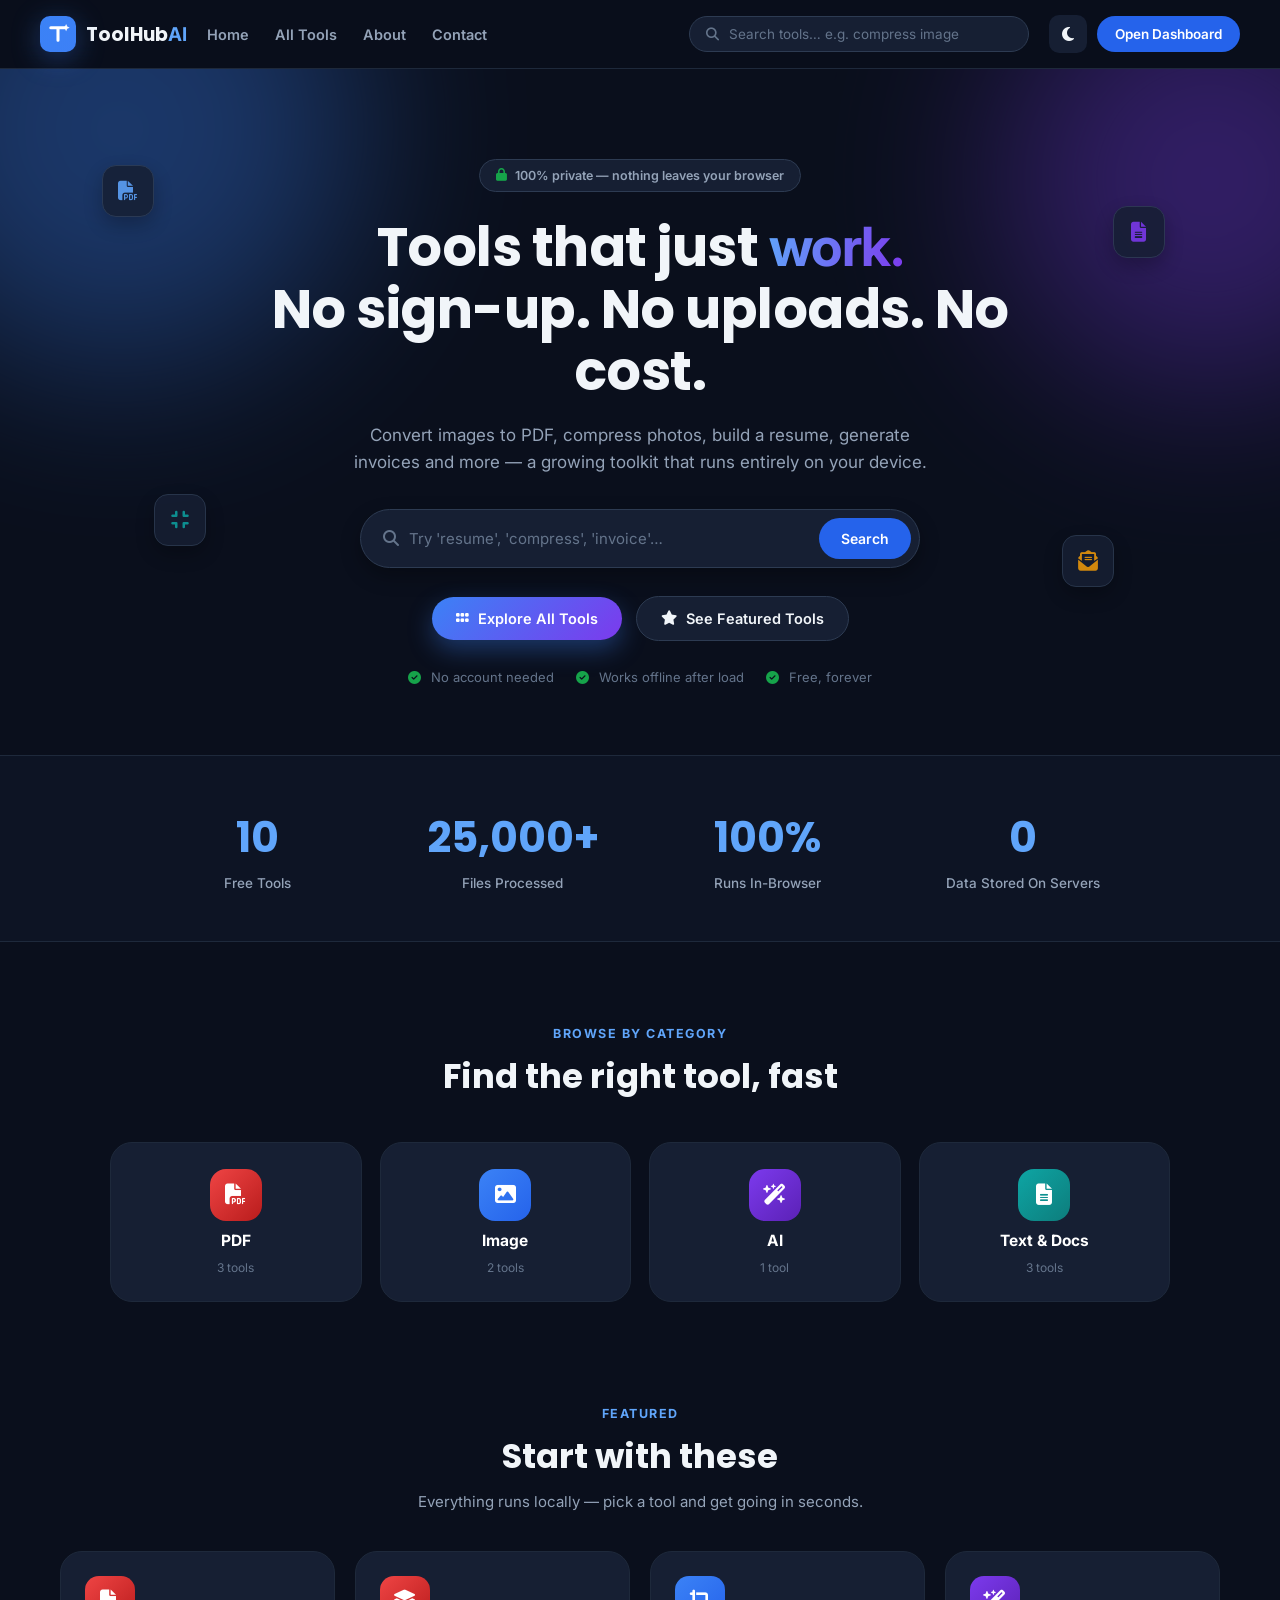
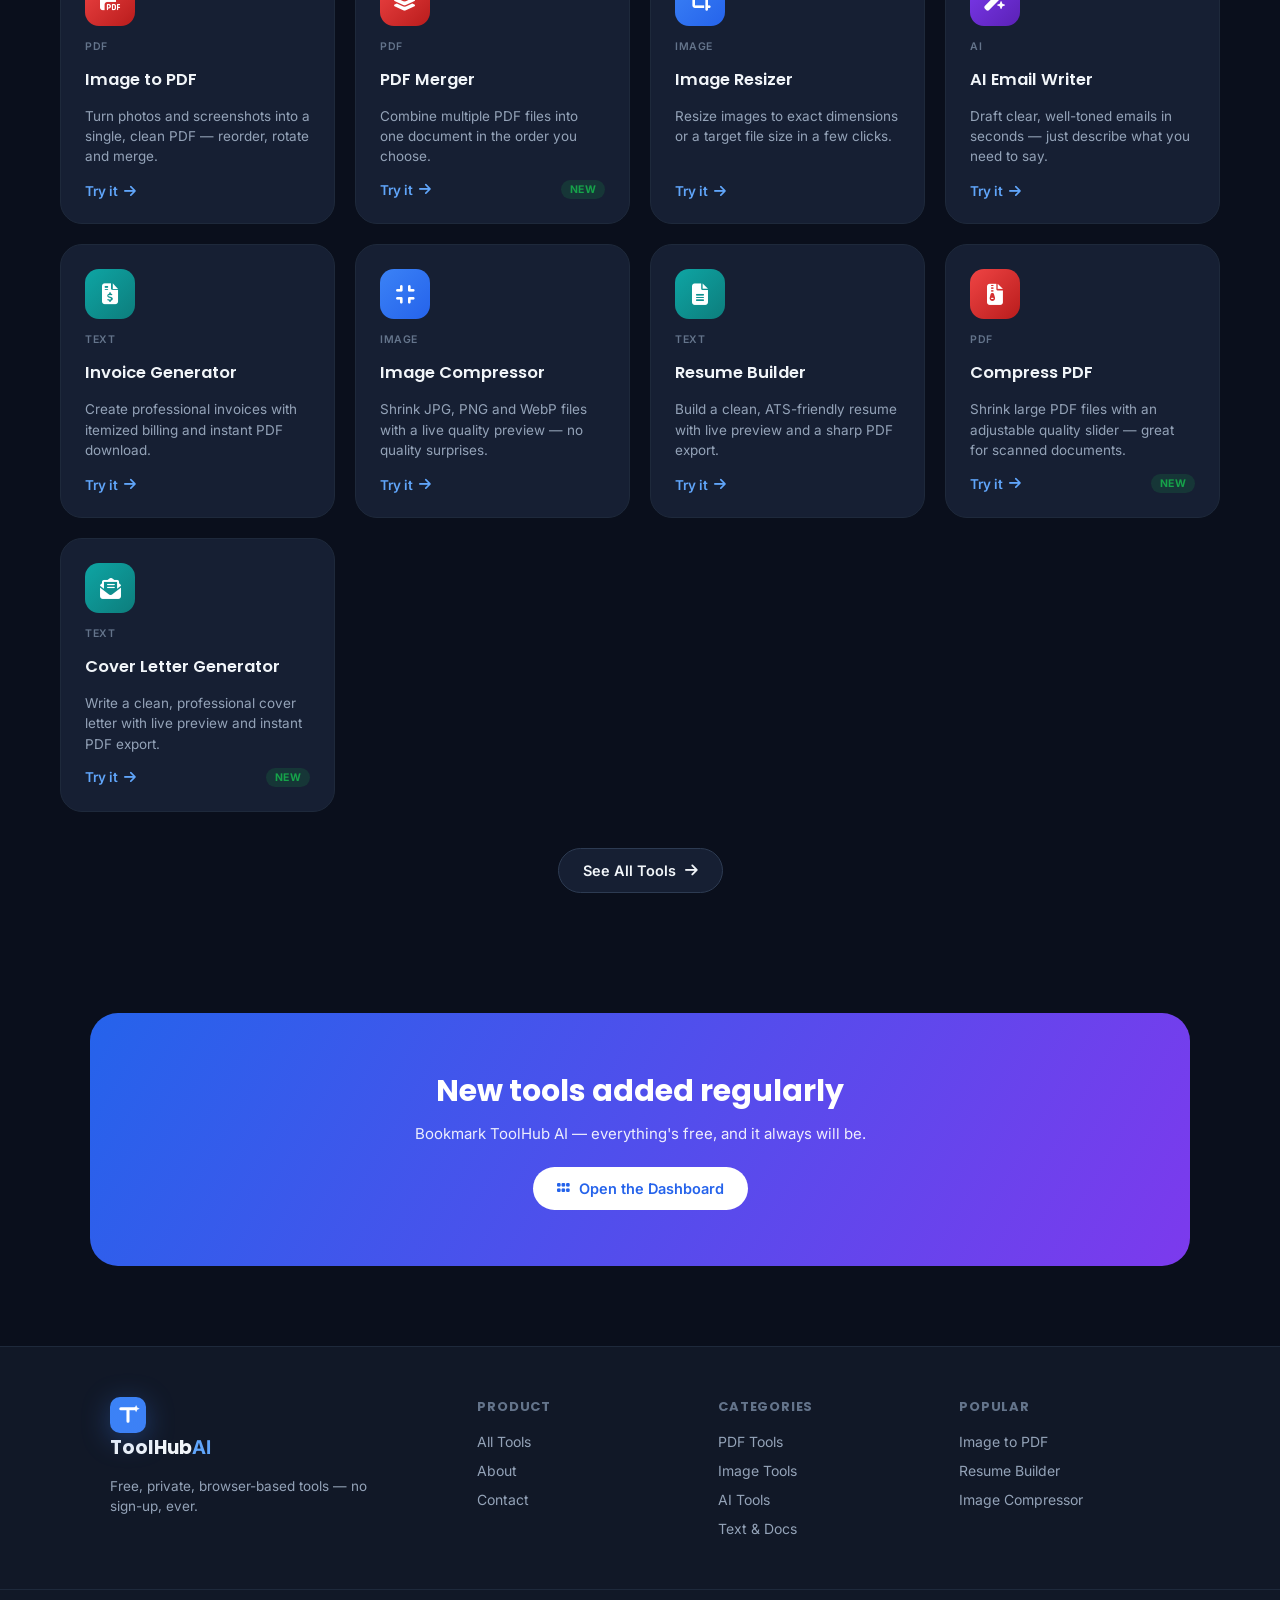
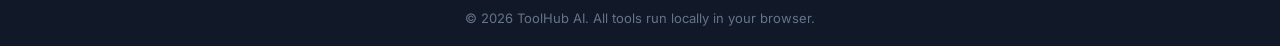
==== commit dedd4923: "Added New Tools" ====
--- a/index.html
+++ b/index.html
@@ -179,7 +179,7 @@
     <section class="stats-section reveal">
         <div class="stats-inner">
             <div class="stat-box">
-                <div class="stat-number" data-count="7">0</div>
+                <div class="stat-number" data-count="10">0</div>
                 <div class="stat-label">Free Tools</div>
             </div>
             <div class="stat-box">
@@ -208,7 +208,7 @@
             <button type="button" class="category-card" data-category="pdf">
                 <span class="cat-icon cat-pdf"><i class="fa-solid fa-file-pdf"></i></span>
                 <span class="cat-name">PDF</span>
-                <span class="cat-count">2 tools</span>
+                <span class="cat-count">3 tools</span>
             </button>
             <button type="button" class="category-card" data-category="image">
                 <span class="cat-icon cat-image"><i class="fa-solid fa-image"></i></span>
@@ -223,7 +223,7 @@
             <button type="button" class="category-card" data-category="text">
                 <span class="cat-icon cat-text"><i class="fa-solid fa-file-lines"></i></span>
                 <span class="cat-name">Text &amp; Docs</span>
-                <span class="cat-count">2 tools</span>
+                <span class="cat-count">3 tools</span>
             </button>
         </div>
     </section>
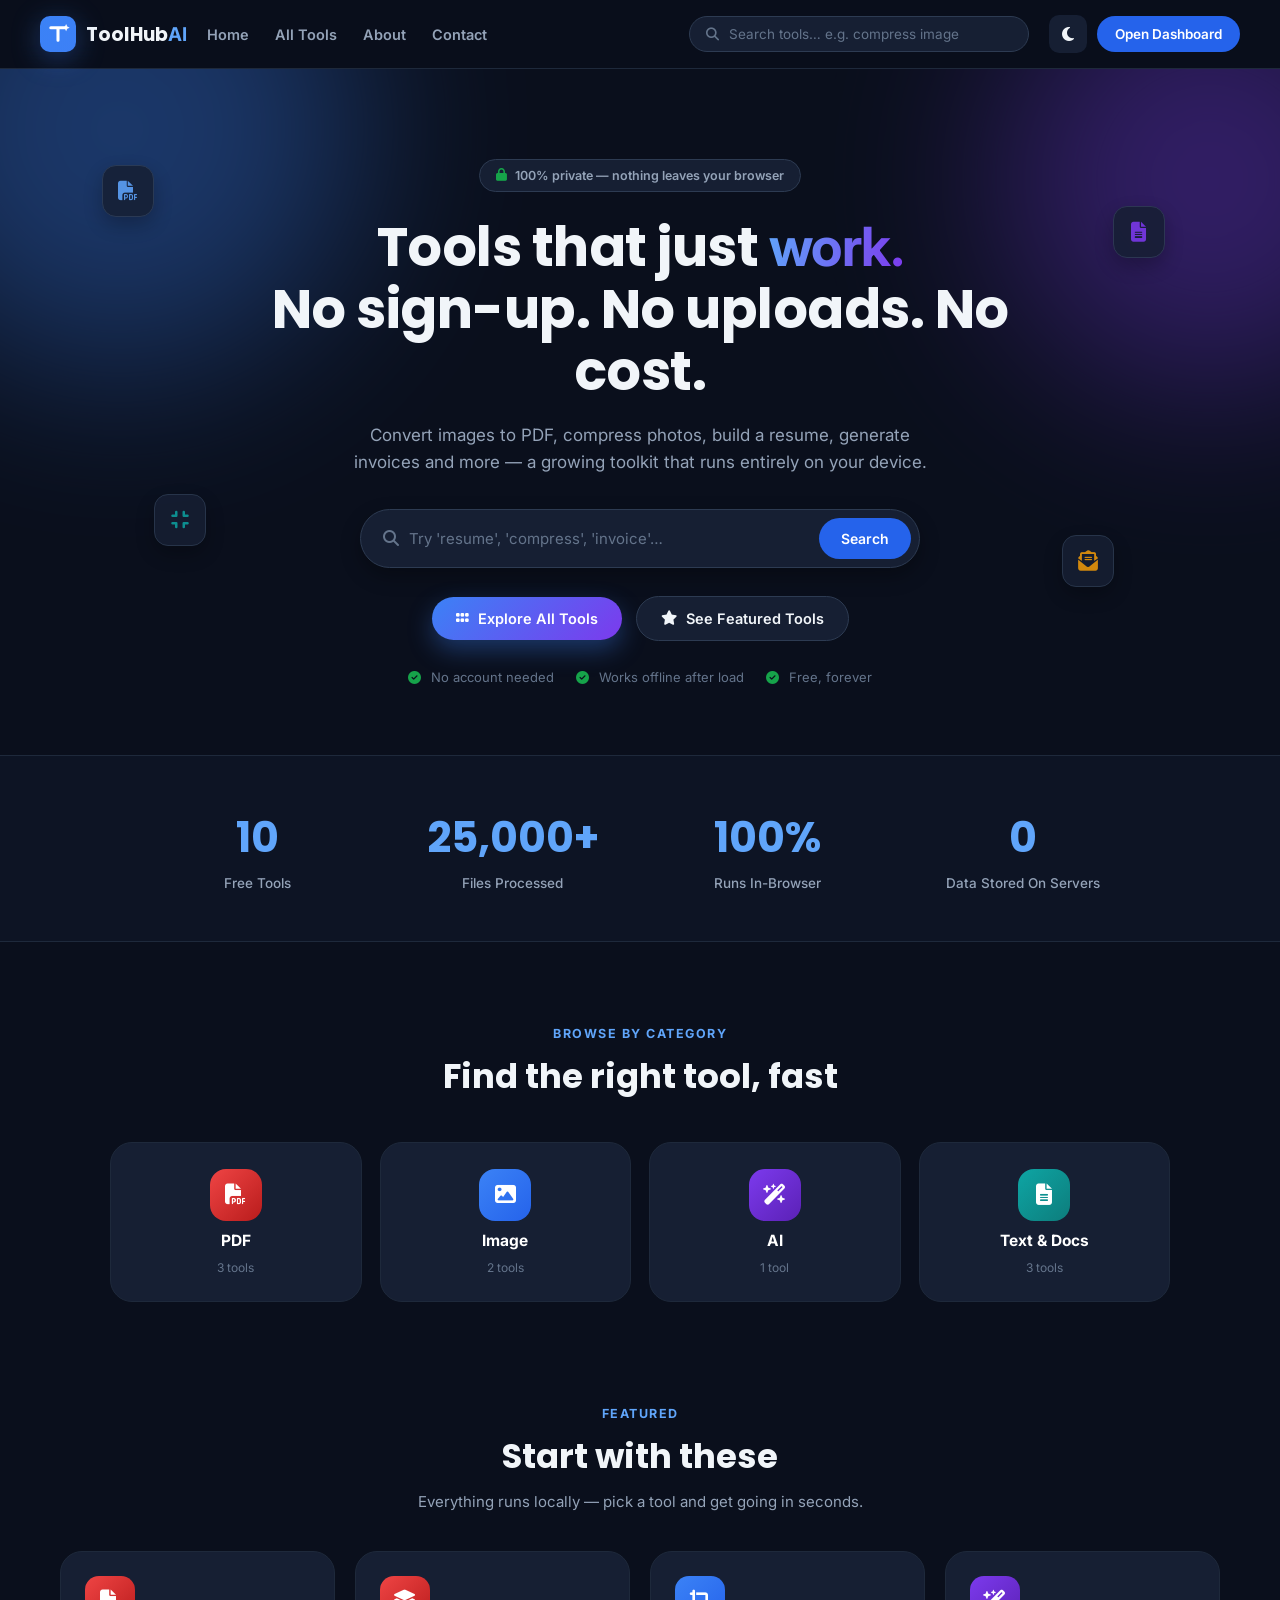
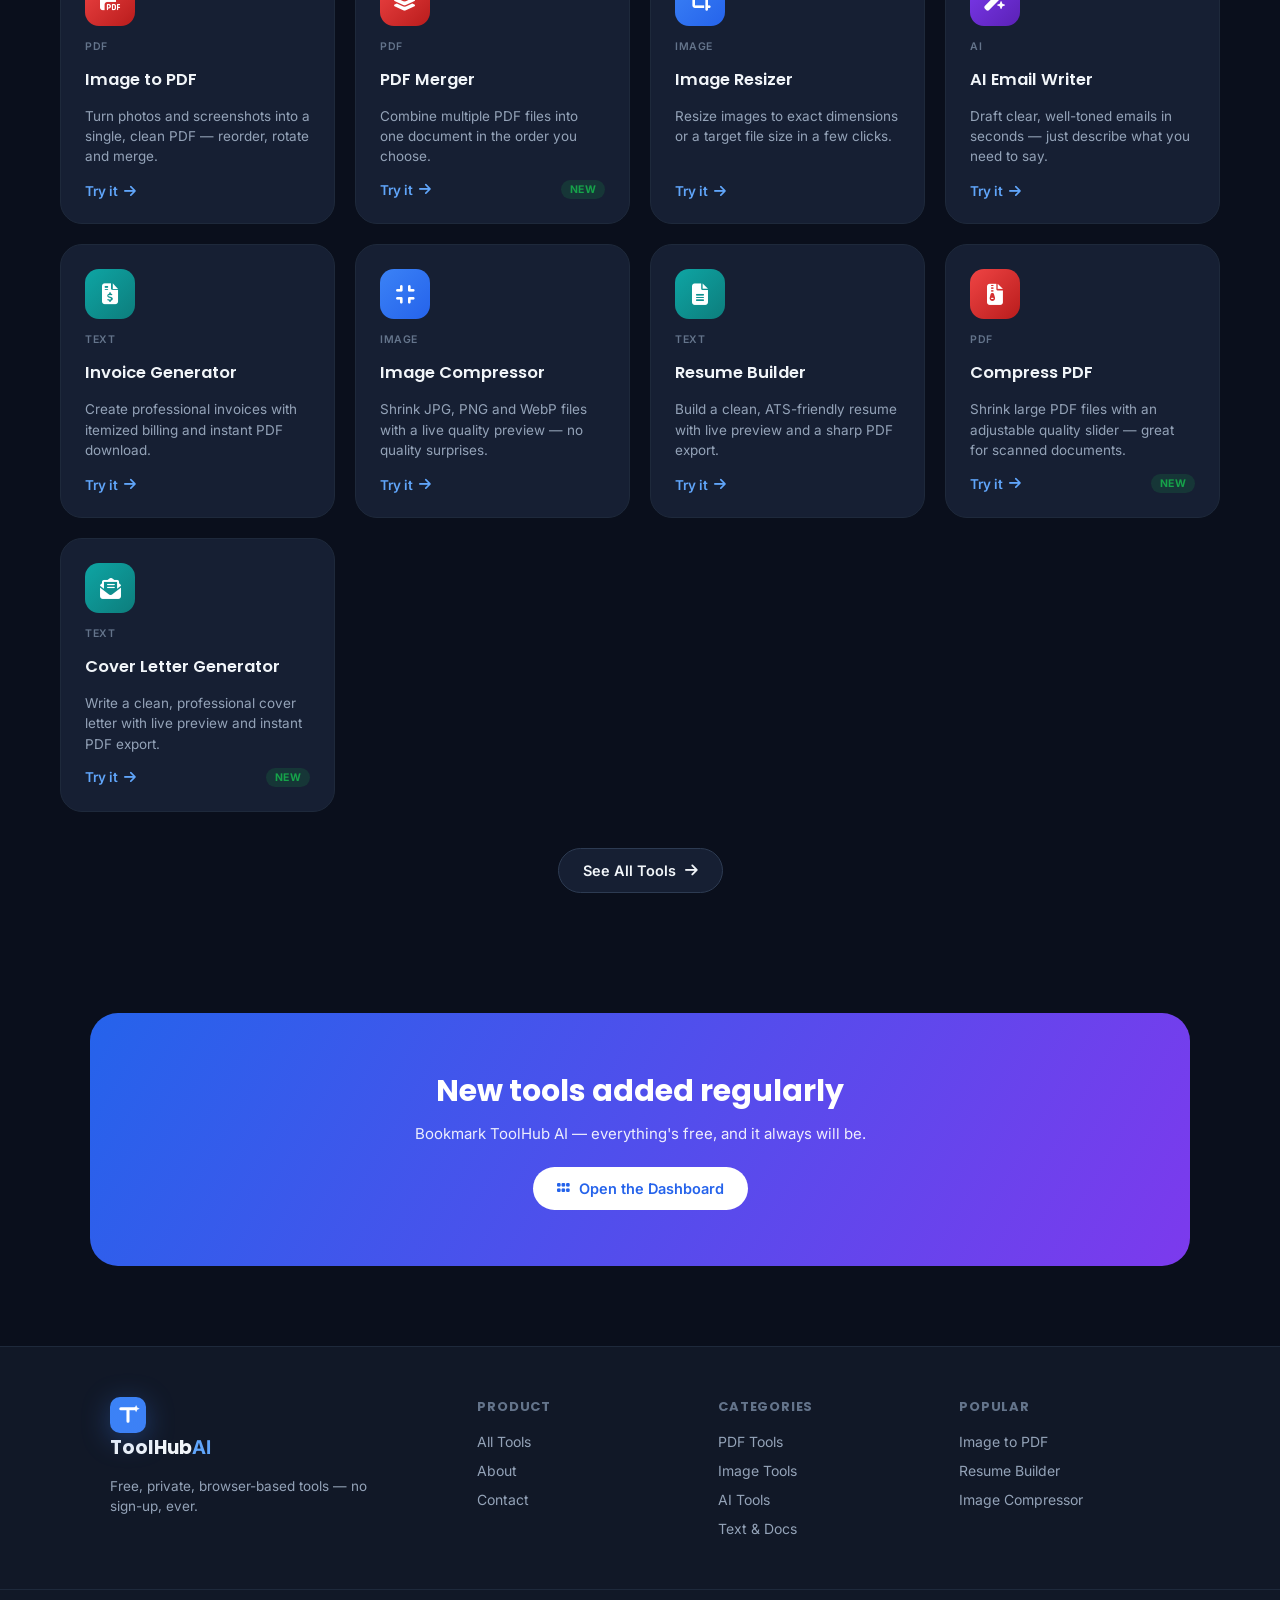
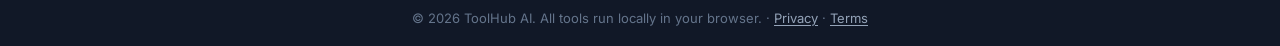
==== commit 6e5f4899: "Add privacy and terms pages" ====
--- a/index.html
+++ b/index.html
@@ -300,7 +300,7 @@
     </div>
 
     <div class="footer-bottom">
-        <p>© 2026 ToolHub AI. All tools run locally in your browser.</p>
+        <p>© 2026 ToolHub AI. All tools run locally in your browser. · <a href="/privacy.html">Privacy</a> · <a href="/terms.html">Terms</a></p>
     </div>
 </footer>
 
--- a/css/style.css
+++ b/css/style.css
@@ -892,6 +892,67 @@
     padding: 40px 20px;
 }
 
+.legal-content {
+    max-width: 760px;
+}
+
+.legal-content .updated-date {
+    color: var(--text-faint);
+    font-size: 13px;
+    margin-bottom: 28px;
+    display: flex;
+    align-items: center;
+    gap: 8px;
+}
+
+.legal-content h2 {
+    font-size: 18px;
+    margin: 32px 0 12px;
+    color: var(--text);
+}
+
+.legal-content h2:first-of-type {
+    margin-top: 0;
+}
+
+.legal-content p {
+    color: var(--text-dim);
+    font-size: 14.5px;
+    line-height: 1.75;
+    margin-bottom: 14px;
+    text-align: left;
+}
+
+.legal-content ul {
+    margin: 0 0 14px 20px;
+    color: var(--text-dim);
+    font-size: 14.5px;
+    line-height: 1.8;
+}
+
+.legal-content a {
+    color: var(--accent-light);
+    text-decoration: underline;
+}
+
+.legal-content code {
+    background: var(--card-soft);
+    border: 1px solid var(--border);
+    border-radius: 5px;
+    padding: 1px 6px;
+    font-size: 13px;
+}
+
+.footer-bottom a {
+    color: var(--text-dim);
+    text-decoration: underline;
+    text-underline-offset: 2px;
+}
+
+.footer-bottom a:hover {
+    color: var(--accent-light);
+}
+
 .value-grid {
     display: grid;
     grid-template-columns: repeat(3, 1fr);
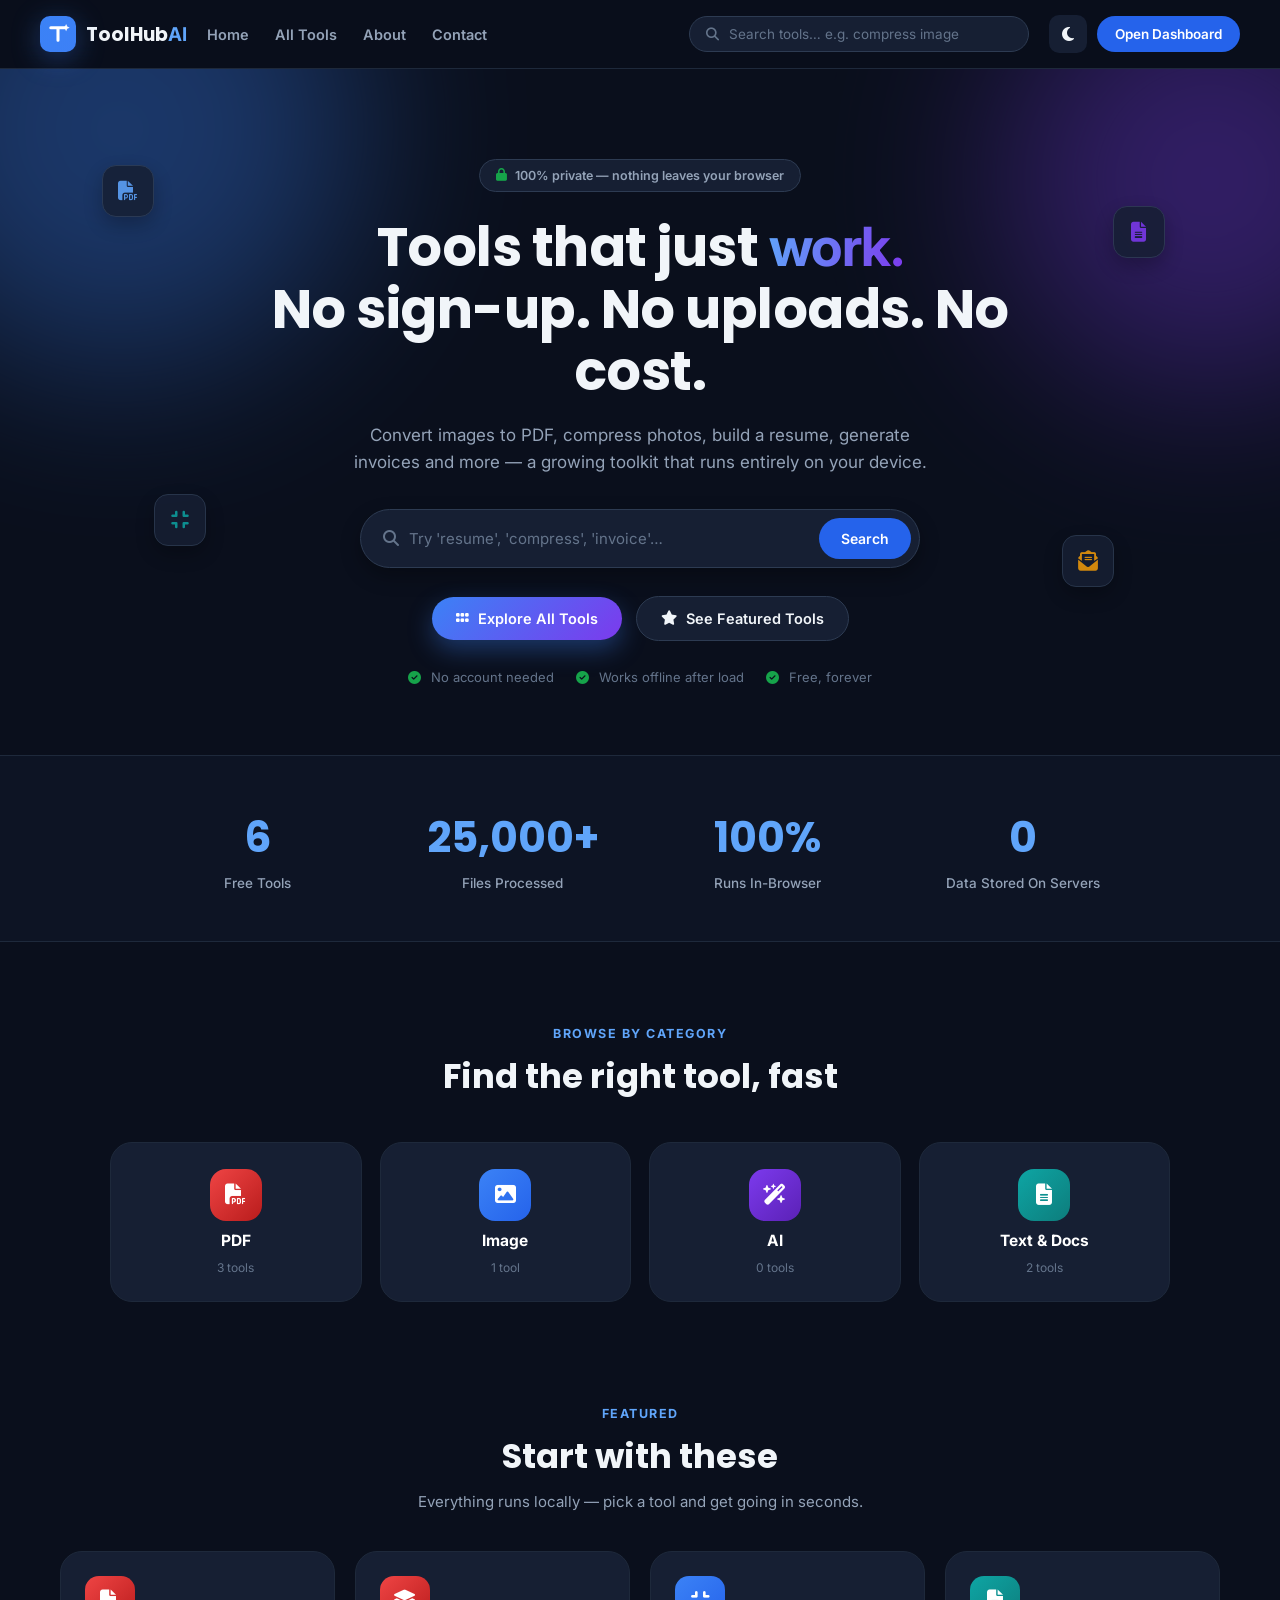
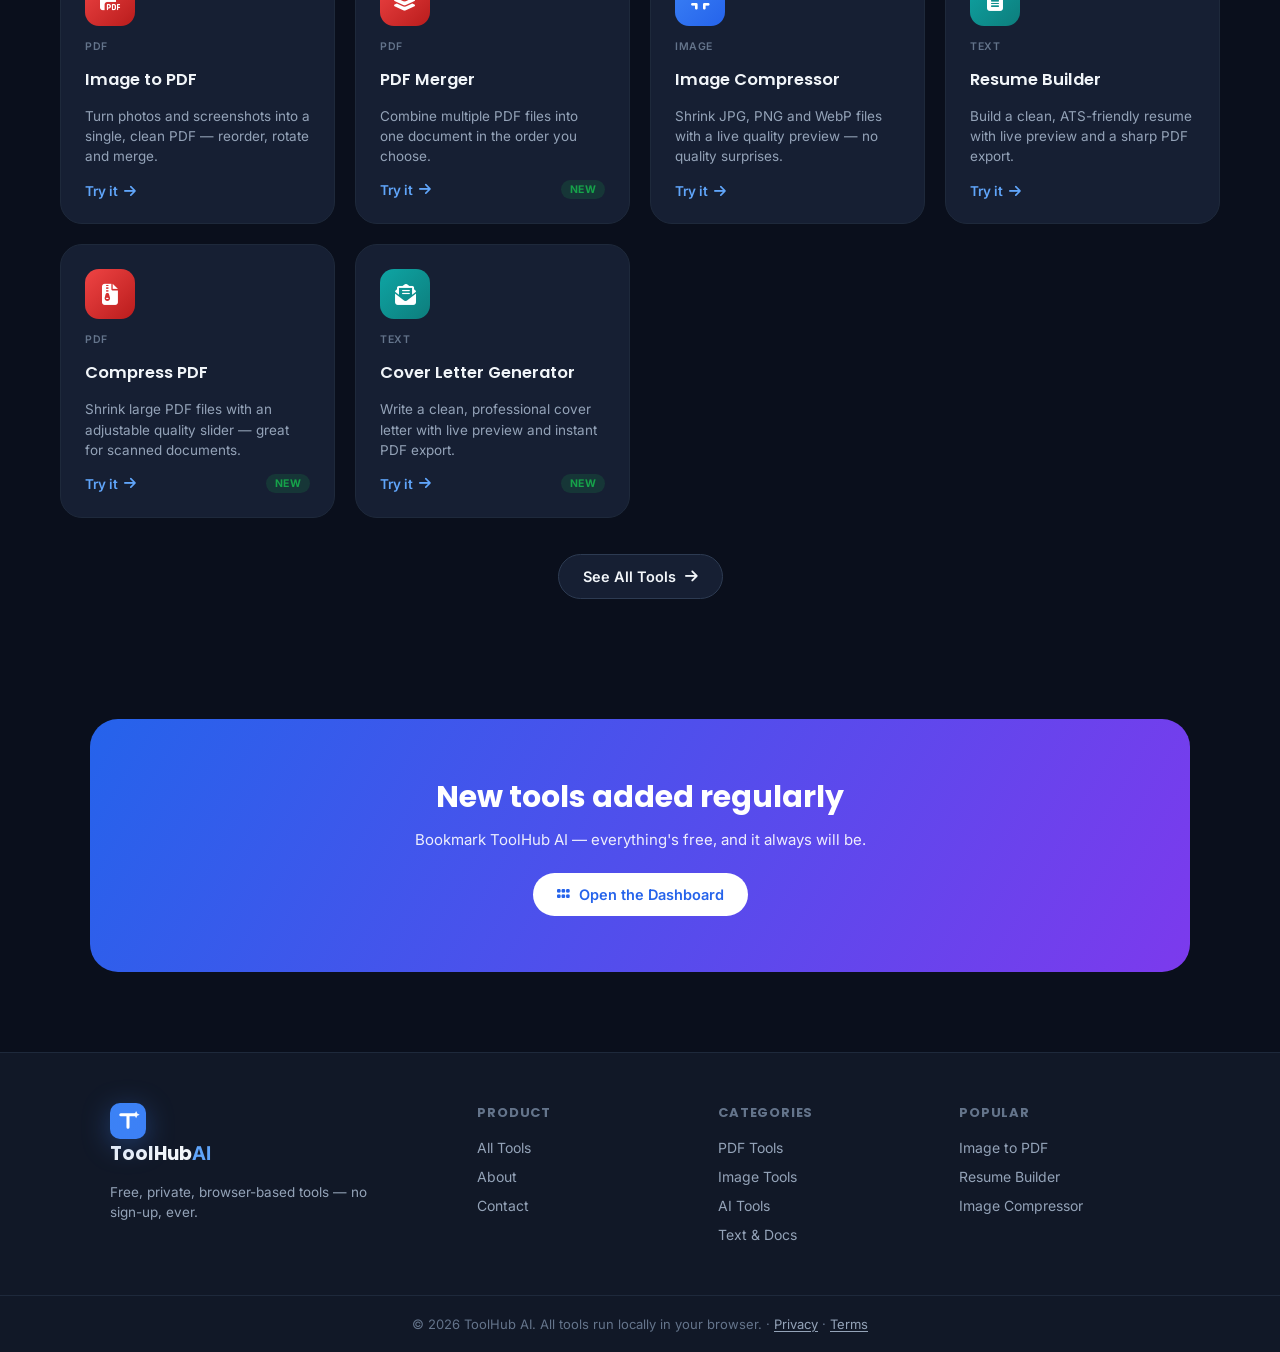
==== commit 4f1a48a1: "Remove unfinished tools from catalog, sitemap and structured data" ====
--- a/index.html
+++ b/index.html
@@ -1,6 +1,14 @@
 <!DOCTYPE html>
 <html lang="en">
 <head>
+<!-- Google tag (gtag.js) -->
+<script async src="https://www.googletagmanager.com/gtag/js?id=G-Z8N6P9HWWH"></script>
+<script>
+  window.dataLayer = window.dataLayer || [];
+  function gtag(){dataLayer.push(arguments);}
+  gtag('js', new Date());
+  gtag('config', 'G-Z8N6P9HWWH');
+</script>
 <meta charset="UTF-8">
 <meta name="viewport" content="width=device-width, initial-scale=1.0, viewport-fit=cover">
 <title>ToolHub AI — Free Online Tools That Respect Your Privacy</title>
@@ -179,7 +187,7 @@
     <section class="stats-section reveal">
         <div class="stats-inner">
             <div class="stat-box">
-                <div class="stat-number" data-count="10">0</div>
+                <div class="stat-number" data-count="6">0</div>
                 <div class="stat-label">Free Tools</div>
             </div>
             <div class="stat-box">
@@ -213,17 +221,17 @@
             <button type="button" class="category-card" data-category="image">
                 <span class="cat-icon cat-image"><i class="fa-solid fa-image"></i></span>
                 <span class="cat-name">Image</span>
-                <span class="cat-count">2 tools</span>
+                <span class="cat-count">1 tool</span>
             </button>
             <button type="button" class="category-card" data-category="ai">
                 <span class="cat-icon cat-ai"><i class="fa-solid fa-wand-magic-sparkles"></i></span>
                 <span class="cat-name">AI</span>
-                <span class="cat-count">1 tool</span>
+                <span class="cat-count">0 tools</span>
             </button>
             <button type="button" class="category-card" data-category="text">
                 <span class="cat-icon cat-text"><i class="fa-solid fa-file-lines"></i></span>
                 <span class="cat-name">Text &amp; Docs</span>
-                <span class="cat-count">3 tools</span>
+                <span class="cat-count">2 tools</span>
             </button>
         </div>
     </section>
